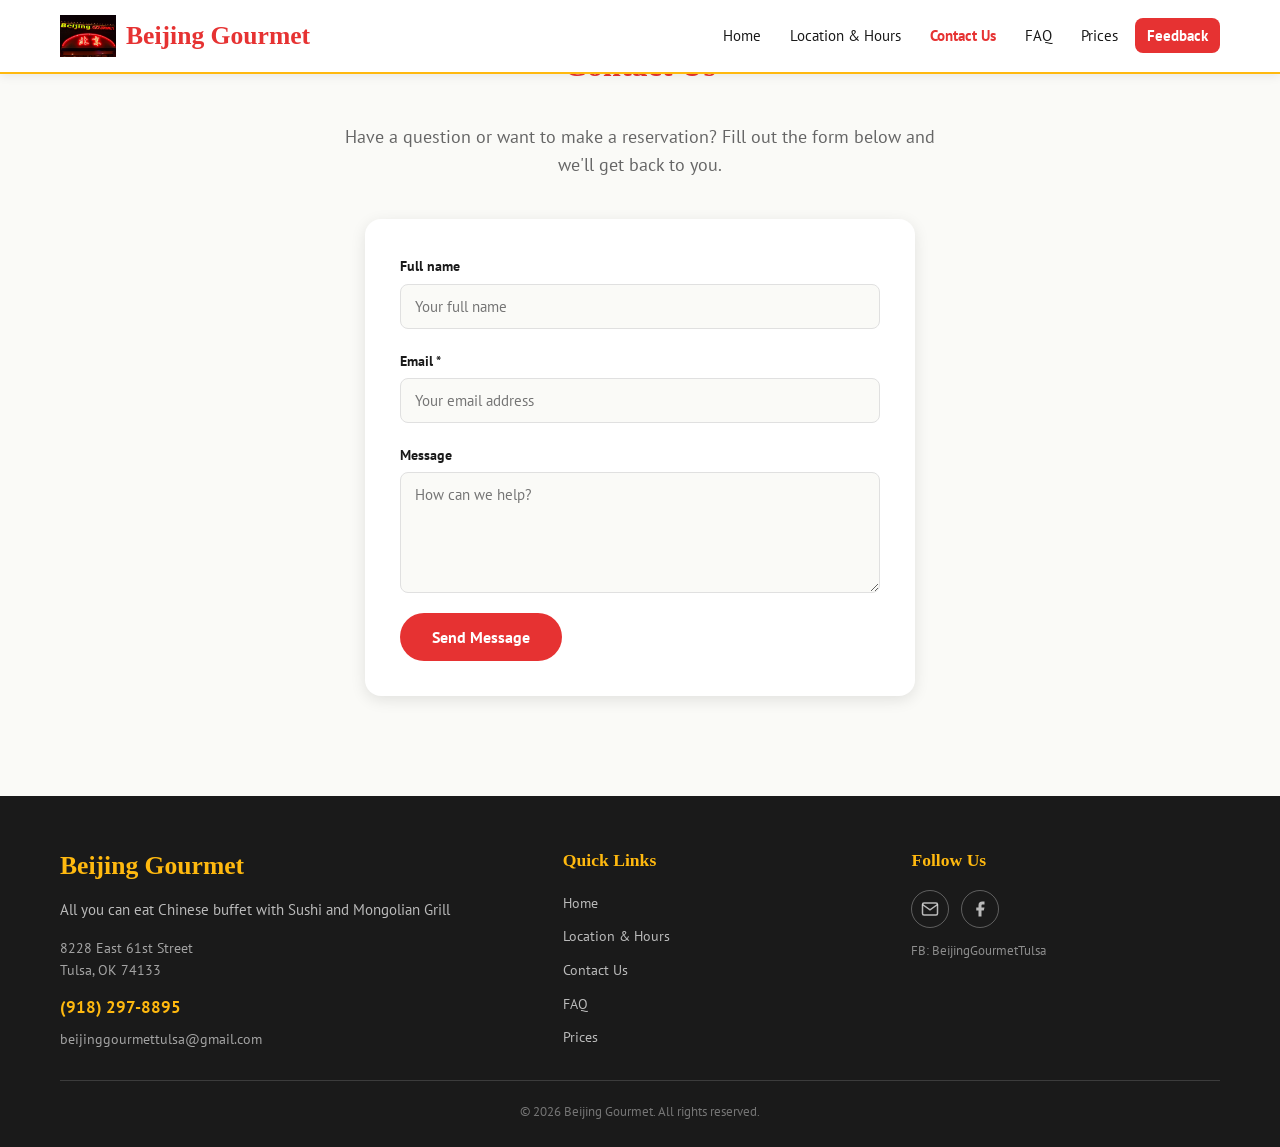
==== contact.html @ 2fbd306d "Fix broken map: replace dummy Google Maps API key with key-free embed The Maps JS API script on ever" ====
<!DOCTYPE html>
<html lang="en">
<head>
  <meta charset="UTF-8">
  <meta name="viewport" content="width=device-width, initial-scale=1.0">
  <title>Contact Us — Beijing Gourmet</title>
  <meta name="theme-color" content="#ffb90f">
  <link rel="icon" type="image/png" href="favicon.png">
  <link rel="preconnect" href="https://fonts.googleapis.com">
  <link rel="preconnect" href="https://fonts.gstatic.com" crossorigin>
  <link href="https://fonts.googleapis.com/css2?family=Karla:wght@400;500;600;700&family=PT+Sans:wght@400;700&family=Bookman+Old+Style&family=IBM+Plex+Sans:wght@700&family=Vesper+Libre&display=swap" rel="stylesheet">
  <link rel="stylesheet" href="style.css">
</head>
<body>

  <nav class="navbar">
    <div class="nav-container">
      <a href="index.html" class="logo">
        <img src="logo.png" alt="Beijing Gourmet" class="logo-img">
        Beijing Gourmet
      </a>
      <button class="nav-toggle" aria-label="Toggle navigation">
        <span></span><span></span><span></span>
      </button>
      <ul class="nav-links">
        <li><a href="index.html">Home</a></li>
        <li><a href="location.html">Location &amp; Hours</a></li>
        <li><a href="contact.html" class="active">Contact Us</a></li>
        <li><a href="faq.html">FAQ</a></li>
        <li><a href="prices.html">Prices</a></li>
        <li><a href="https://beijinggourmet.aidaform.com/free-customer-feedback-survey" target="_blank" rel="noopener" class="nav-feedback">Feedback</a></li>
      </ul>
    </div>
  </nav>

  <main class="page-contact">
    <div class="container">
      <h2 class="page-title">Contact Us</h2>
      <p class="contact-intro">Have a question or want to make a reservation? Fill out the form below and we'll get back to you.</p>

      <div class="contact-form-wrap">
        <form class="contact-form" action="#" method="POST">
          <div class="form-group">
            <label for="contact-name">Full name</label>
            <input type="text" id="contact-name" name="name" placeholder="Your full name">
          </div>
          <div class="form-group">
            <label for="contact-email">Email *</label>
            <input type="email" id="contact-email" name="email" placeholder="Your email address" required>
          </div>
          <div class="form-group">
            <label for="contact-message">Message</label>
            <textarea id="contact-message" name="message" rows="5" placeholder="How can we help?"></textarea>
          </div>
          <button type="submit" class="btn-submit">Send Message</button>
        </form>
      </div>
    </div>
  </main>

  <footer class="footer">
    <div class="container">
      <div class="footer-content">
        <div class="footer-brand">
          <a href="index.html" class="footer-logo">Beijing Gourmet</a>
          <p class="footer-tagline">All you can eat Chinese buffet with Sushi and Mongolian Grill</p>
          <p class="footer-address">8228 East 61st Street<br>Tulsa, OK 74133</p>
          <a href="tel:9182978895" class="footer-phone">(918) 297-8895</a>
          <a href="mailto:beijinggourmettulsa@gmail.com" class="footer-email">beijinggourmettulsa@gmail.com</a>
        </div>
        <div class="footer-links">
          <h4 class="footer-links-title">Quick Links</h4>
          <ul>
            <li><a href="index.html">Home</a></li>
            <li><a href="location.html">Location &amp; Hours</a></li>
            <li><a href="contact.html">Contact Us</a></li>
            <li><a href="faq.html">FAQ</a></li>
            <li><a href="prices.html">Prices</a></li>
          </ul>
        </div>
        <div class="footer-social">
          <h4 class="footer-social-title">Follow Us</h4>
          <div class="social-links">
            <a href="mailto:beijinggourmettulsa@gmail.com" class="social-link social-email" aria-label="Email">
              <svg viewBox="0 0 24 24" fill="none" stroke="currentColor" stroke-width="2"><path d="M4 4h16c1.1 0 2 .9 2 2v12c0 1.1-.9 2-2 2H4c-1.1 0-2-.9-2-2V6c0-1.1.9-2 2-2z"/><polyline points="22,6 12,13 2,6"/></svg>
            </a>
            <a href="https://www.facebook.com/BeijingGourmetTulsa" target="_blank" rel="noopener" class="social-link social-facebook" aria-label="Facebook">
              <svg viewBox="0 0 24 24" fill="currentColor"><path d="M18 2h-3a5 5 0 0 0-5 5v3H7v4h3v8h4v-8h3l1-4h-4V7a1 1 0 0 1 1-1h3z"/></svg>
            </a>
          </div>
          <p class="footer-social-note">FB: BeijingGourmetTulsa</p>
        </div>
      </div>
      <div class="footer-bottom">
        <p>&copy; 2026 Beijing Gourmet. All rights reserved.</p>
      </div>
    </div>
  </footer>

  <script src="script.js"></script>
</body>
</html>
---- style.css ----
/* ============================================
   Beijing Gourmet — Stylesheet
   Color palette from Square site:
   Primary: #ffb90f (gold)
   Secondary: #e63232 (red)
   Background: light #f5f5f0 / white
   ============================================ */

:root {
  --primary: #ffb90f;
  --primary-dark: #cc8f00;
  --secondary: #e63232;
  --secondary-dark: #b82626;
  --bg: #fafaf7;
  --bg-alt: #f5f5f0;
  --white: #ffffff;
  --text: #1a1a1a;
  --text-muted: #666666;
  --text-light: #888888;
  --border: #e0e0e0;
  --shadow: rgba(0,0,0,0.1);
  --shadow-lg: rgba(0,0,0,0.15);

  --font-body: 'PT Sans', 'Karla', sans-serif;
  --font-heading: 'Bookman Old Style', Georgia, serif;

  --max-width: 1200px;
  --radius: 8px;
  --radius-lg: 16px;
}

*, *::before, *::after {
  margin: 0;
  padding: 0;
  box-sizing: border-box;
}

html {
  scroll-behavior: smooth;
}

body {
  font-family: var(--font-body);
  background: var(--bg);
  color: var(--text);
  line-height: 1.6;
  -webkit-font-smoothing: antialiased;
}

a {
  color: inherit;
  text-decoration: none;
}

img {
  max-width: 100%;
  display: block;
}

.container {
  width: 100%;
  max-width: var(--max-width);
  margin: 0 auto;
  padding: 0 20px;
}

/* ============================================
   Navigation
   ============================================ */

.navbar {
  position: fixed;
  top: 0;
  left: 0;
  width: 100%;
  background: var(--white);
  border-bottom: 2px solid var(--primary);
  z-index: 1000;
  box-shadow: 0 2px 10px var(--shadow);
}

.nav-container {
  max-width: var(--max-width);
  margin: 0 auto;
  padding: 0 20px;
  height: 72px;
  display: flex;
  align-items: center;
  justify-content: space-between;
}

.logo {
  display: flex;
  align-items: center;
  gap: 10px;
  font-family: var(--font-heading);
  font-size: 1.6rem;
  color: var(--secondary);
  font-weight: 700;
  transition: opacity 0.3s;
}

.logo:hover {
  opacity: 0.8;
}

.logo-img {
  height: 42px;
  width: auto;
}

.nav-links {
  display: flex;
  list-style: none;
  gap: 5px;
  align-items: center;
}

.nav-links a {
  font-size: 0.95rem;
  font-weight: 500;
  color: var(--text);
  padding: 8px 12px;
  border-radius: var(--radius);
  transition: all 0.3s;
}

.nav-links a:hover {
  background: var(--bg-alt);
  color: var(--secondary);
}

.nav-links a.active {
  color: var(--secondary);
  font-weight: 600;
}

.nav-feedback {
  background: var(--secondary) !important;
  color: var(--white) !important;
  font-weight: 600 !important;
}

.nav-feedback:hover {
  background: var(--secondary-dark) !important;
  color: var(--white) !important;
}

.nav-toggle {
  display: none;
  flex-direction: column;
  gap: 5px;
  background: none;
  border: none;
  cursor: pointer;
  padding: 5px;
}

.nav-toggle span {
  display: block;
  width: 26px;
  height: 3px;
  background: var(--text);
  border-radius: 2px;
  transition: 0.3s;
}

/* ============================================
   Hero Section
   ============================================ */

.page-home {
  padding-top: 72px;
}

.hero {
  position: relative;
  min-height: 85vh;
  display: flex;
  align-items: center;
  justify-content: center;
  overflow: hidden;
  background: var(--text);
}

.hero-bg {
  position: absolute;
  inset: 0;
}

.hero-img {
  width: 100%;
  height: 100%;
  object-fit: cover;
  opacity: 0.55;
}

.hero-overlay {
  position: absolute;
  inset: 0;
  background: linear-gradient(
    180deg,
    rgba(0,0,0,0.4) 0%,
    rgba(0,0,0,0.6) 50%,
    rgba(0,0,0,0.8) 100%
  );
}

.hero-content {
  position: relative;
  z-index: 1;
  text-align: center;
  padding: 40px 20px;
  max-width: 800px;
  animation: fadeIn 1s ease-out;
}

.hero-title {
  font-family: var(--font-heading);
  font-size: clamp(2rem, 5vw, 3.2rem);
  color: var(--white);
  line-height: 1.25;
  margin-bottom: 24px;
  font-weight: 700;
}

.hero-title span {
  color: var(--primary);
  font-weight: 700;
}

.hero-text {
  font-size: 1.1rem;
  color: rgba(255,255,255,0.9);
  margin-bottom: 32px;
  line-height: 1.6;
  max-width: 600px;
  margin-left: auto;
  margin-right: auto;
}

.btn-hero {
  display: inline-block;
  padding: 16px 40px;
  background: var(--secondary);
  color: var(--white);
  font-family: var(--font-body);
  font-size: 1.05rem;
  font-weight: 600;
  border-radius: 50px;
  transition: all 0.3s;
  box-shadow: 0 4px 20px rgba(230,50,50,0.4);
}

.btn-hero:hover {
  background: var(--secondary-dark);
  transform: translateY(-2px);
  box-shadow: 0 6px 25px rgba(230,50,50,0.5);
}

/* ============================================
   Sections (shared)
   ============================================ */

.section-title {
  font-family: var(--font-heading);
  font-size: 2rem;
  color: var(--secondary);
  text-align: center;
  margin-bottom: 40px;
  font-weight: 700;
}

.page-title {
  font-family: var(--font-heading);
  font-size: 2rem;
  color: var(--secondary);
  text-align: center;
  margin-bottom: 32px;
  font-weight: 700;
}

/* ============================================
   Photo Gallery Carousel — Spacious & Premium
   ============================================ */

.gallery-section {
  padding: 80px 0;
  background: var(--bg-alt);
}

.gallery-carousel {
  position: relative;
  max-width: 1100px;
  margin: 0 auto;
  border-radius: var(--radius-lg);
  overflow: hidden;
  background: var(--text);
  box-shadow: 0 8px 30px var(--shadow-lg);
}

.gallery-viewport {
  overflow: hidden;
  position: relative;
}

.gallery-track {
  display: flex;
  transition: transform 0.55s cubic-bezier(0.22, 0.61, 0.36, 1);
  will-change: transform;
}

.gallery-slide {
  flex: 0 0 100%;
  position: relative;
  background: var(--text);
}

.slide-inner {
  aspect-ratio: 16 / 10;
  overflow: hidden;
  position: relative;
}

.slide-inner img {
  width: 100%;
  height: 100%;
  object-fit: cover;
  display: block;
  transition: transform 0.7s ease;
}

.gallery-carousel:hover .slide-inner img {
  transform: scale(1.04);
}

/* Caption overlay */
.slide-caption {
  position: absolute;
  bottom: 0;
  left: 0;
  right: 0;
  padding: 28px 28px 24px;
  background: linear-gradient(
    180deg,
    rgba(0,0,0,0) 0%,
    rgba(0,0,0,0.25) 40%,
    rgba(0,0,0,0.75) 100%
  );
  color: var(--white);
  pointer-events: none;
}

.caption-label {
  display: inline-block;
  font-size: 0.75rem;
  font-weight: 600;
  letter-spacing: 2px;
  text-transform: uppercase;
  color: var(--primary);
  margin-bottom: 6px;
  background: rgba(0,0,0,0.4);
  padding: 4px 10px;
  border-radius: 4px;
}

.caption-text {
  font-size: 1.05rem;
  font-weight: 400;
  color: rgba(255,255,255,0.92);
  line-height: 1.4;
  margin: 0;
  text-shadow: 0 1px 4px rgba(0,0,0,0.4);
}

/* Navigation buttons */
.carousel-btn {
  position: absolute;
  top: 50%;
  transform: translateY(-50%);
  z-index: 10;
  width: 52px;
  height: 52px;
  border-radius: 50%;
  border: 2px solid rgba(255,255,255,0.85);
  background: rgba(0,0,0,0.35);
  backdrop-filter: blur(4px);
  -webkit-backdrop-filter: blur(4px);
  color: var(--white);
  cursor: pointer;
  display: flex;
  align-items: center;
  justify-content: center;
  transition: all 0.3s ease;
  box-shadow: 0 4px 15px rgba(0,0,0,0.3);
}

.carousel-btn:hover {
  background: var(--primary);
  border-color: var(--primary);
  transform: translateY(-50%) scale(1.08);
  box-shadow: 0 6px 20px rgba(255,185,15,0.4);
}

.carousel-btn:active {
  transform: translateY(-50%) scale(0.95);
}

.carousel-btn svg {
  width: 22px;
  height: 22px;
  stroke: currentColor;
}

.carousel-btn-prev {
  left: 18px;
}

.carousel-btn-next {
  right: 18px;
}

/* Autoplay button */
.carousel-autoplay {
  position: absolute;
  top: 18px;
  right: 18px;
  z-index: 10;
  width: 40px;
  height: 40px;
  border-radius: 50%;
  border: 1px solid rgba(255,255,255,0.5);
  background: rgba(0,0,0,0.4);
  backdrop-filter: blur(4px);
  -webkit-backdrop-filter: blur(4px);
  color: var(--white);
  cursor: pointer;
  display: flex;
  align-items: center;
  justify-content: center;
  transition: all 0.3s ease;
}

.carousel-autoplay:hover {
  background: rgba(0,0,0,0.7);
  border-color: rgba(255,255,255,0.8);
}

.carousel-autoplay svg {
  width: 14px;
  height: 14px;
}

.carousel-autoplay.is-paused svg#autoplayIconPlay {
  display: block;
}

.carousel-autoplay.is-paused svg#autoplayIconPause {
  display: none;
}

/* Dot indicators */
.carousel-dots {
  display: flex;
  justify-content: center;
  gap: 10px;
  padding: 0 0 24px 0;
  background: transparent;
}

.carousel-dot {
  width: 8px;
  height: 8px;
  border-radius: 50%;
  border: none;
  background: rgba(255,255,255,0.3);
  cursor: pointer;
  transition: all 0.3s ease;
  padding: 0;
}

.carousel-dot:hover {
  background: rgba(255,255,255,0.6);
}

.carousel-dot.active {
  background: var(--primary);
  width: 28px;
  border-radius: 4px;
}

/* Hint text */
.gallery-hint {
  text-align: center;
  margin-top: 6px;
  font-size: 0.75rem;
  color: var(--text-light);
  letter-spacing: 0.5px;
}

/* ============================================
   Testimonials
   ============================================ */

.testimonials-section {
  padding: 60px 0;
  background: var(--white);
}

.testimonials-grid {
  display: grid;
  grid-template-columns: 1fr 1fr;
  gap: 30px;
  max-width: 900px;
  margin: 0 auto;
}

.testimonial-card {
  background: var(--bg-alt);
  padding: 30px;
  border-radius: var(--radius-lg);
  border-left: 4px solid var(--primary);
}

.testimonial-text {
  font-size: 0.98rem;
  color: var(--text-muted);
  line-height: 1.6;
  font-style: italic;
  margin-bottom: 16px;
}

.testimonial-author {
  font-size: 0.88rem;
  color: var(--secondary);
  font-weight: 600;
}

/* ============================================
   Location Page
   ============================================ */

.page-location {
  padding: 40px 0 60px;
  background: var(--bg);
}

.location-grid {
  display: grid;
  grid-template-columns: 1fr 1fr;
  gap: 40px;
  align-items: start;
}

.location-map-wrap {
  position: sticky;
  top: 90px;
}

.map-container {
  width: 100%;
  height: 400px;
  border-radius: var(--radius-lg);
  overflow: hidden;
  box-shadow: 0 4px 15px var(--shadow);
  background: var(--border);
}

.map-note {
  text-align: center;
  margin-top: 8px;
  font-size: 0.85rem;
  color: var(--text-muted);
}

.location-details {
  background: var(--white);
  padding: 30px;
  border-radius: var(--radius-lg);
  box-shadow: 0 4px 15px var(--shadow);
}

.hours-heading,
.contact-heading {
  font-family: var(--font-heading);
  font-size: 1.3rem;
  color: var(--secondary);
  margin-bottom: 20px;
  font-weight: 700;
}

.hours-list {
  display: grid;
  grid-template-columns: auto 1fr;
  gap: 8px 16px;
  margin-bottom: 20px;
}

.hours-row {
  display: contents;
}

.hours-list dt {
  font-weight: 600;
  color: var(--text);
  padding-top: 4px;
}

.hours-list dd {
  color: var(--text-muted);
  padding-top: 4px;
}

.hours-note {
  font-size: 0.88rem;
  color: var(--text-muted);
  margin-bottom: 12px;
  line-height: 1.5;
}

.contact-info-block {
  margin-top: 24px;
  padding-top: 24px;
  border-top: 1px solid var(--border);
}

.contact-address {
  font-size: 0.95rem;
  color: var(--text);
  margin-bottom: 12px;
}

.contact-phone {
  display: block;
  font-size: 1.1rem;
  font-weight: 600;
  color: var(--secondary);
  margin-bottom: 6px;
  transition: color 0.3s;
}

.contact-phone:hover {
  color: var(--secondary-dark);
}

.contact-email {
  display: block;
  font-size: 0.95rem;
  color: var(--text-muted);
  margin-bottom: 20px;
  transition: color 0.3s;
}

.contact-email:hover {
  color: var(--secondary);
}

.btn-location {
  display: inline-block;
  padding: 14px 32px;
  background: var(--secondary);
  color: var(--white);
  font-family: var(--font-body);
  font-size: 1rem;
  font-weight: 600;
  border-radius: 50px;
  transition: all 0.3s;
}

.btn-location:hover {
  background: var(--secondary-dark);
  color: var(--white);
}

/* ============================================
   Contact Page
   ============================================ */

.page-contact {
  padding: 40px 0 60px;
  background: var(--bg);
}

.contact-intro {
  text-align: center;
  font-size: 1.1rem;
  color: var(--text-muted);
  margin-bottom: 40px;
  max-width: 600px;
  margin-left: auto;
  margin-right: auto;
}

.contact-form-wrap {
  max-width: 550px;
  margin: 0 auto;
  background: var(--white);
  padding: 35px;
  border-radius: var(--radius-lg);
  box-shadow: 0 4px 15px var(--shadow);
}

.contact-form {
  display: flex;
  flex-direction: column;
  gap: 20px;
}

.form-group {
  display: flex;
  flex-direction: column;
  gap: 6px;
}

.form-group label {
  font-weight: 600;
  font-size: 0.9rem;
  color: var(--text);
}

.form-group input,
.form-group textarea {
  padding: 12px 14px;
  font-family: var(--font-body);
  font-size: 0.95rem;
  border: 1px solid var(--border);
  border-radius: var(--radius);
  background: var(--bg);
  color: var(--text);
  transition: border-color 0.3s;
  outline: none;
  width: 100%;
}

.form-group input:focus,
.form-group textarea:focus {
  border-color: var(--primary);
}

.form-group textarea {
  resize: vertical;
  min-height: 120px;
}

.btn-submit {
  padding: 14px 32px;
  background: var(--secondary);
  color: var(--white);
  font-family: var(--font-body);
  font-size: 1rem;
  font-weight: 600;
  border: none;
  border-radius: 50px;
  cursor: pointer;
  transition: all 0.3s;
  align-self: flex-start;
}

.btn-submit:hover {
  background: var(--secondary-dark);
}

/* ============================================
   FAQ Page
   ============================================ */

.page-faq {
  padding: 40px 0 60px;
  background: var(--bg);
}

.faq-grid {
  display: grid;
  grid-template-columns: 1fr 1fr;
  gap: 24px;
  max-width: 1000px;
  margin: 0 auto;
}

.faq-item {
  background: var(--white);
  padding: 24px 28px;
  border-radius: var(--radius-lg);
  box-shadow: 0 2px 10px var(--shadow);
  border-top: 3px solid var(--primary);
}

.faq-question {
  font-family: var(--font-heading);
  font-size: 1.15rem;
  color: var(--secondary);
  margin-bottom: 12px;
  font-weight: 700;
}

.faq-answer {
  font-size: 0.93rem;
  color: var(--text-muted);
  line-height: 1.6;
}

.faq-answer strong {
  color: var(--text);
}

.faq-note {
  margin-top: 12px;
  font-size: 0.85rem;
  color: var(--secondary);
  font-style: italic;
}

/* ============================================
   Prices Page
   ============================================ */

.page-prices {
  padding: 40px 0 60px;
  background: var(--bg);
}

.prices-grid {
  display: grid;
  grid-template-columns: repeat(2, 1fr);
  gap: 24px;
  max-width: 900px;
  margin: 0 auto;
}

.price-block {
  background: var(--white);
  padding: 28px 30px;
  border-radius: var(--radius-lg);
  box-shadow: 0 2px 10px var(--shadow);
  border-top: 3px solid var(--primary);
}

.price-heading {
  font-family: var(--font-heading);
  font-size: 1.2rem;
  color: var(--secondary);
  margin-bottom: 20px;
  font-weight: 700;
}

.price-table {
  display: flex;
  flex-direction: column;
  gap: 10px;
}

.price-row {
  display: flex;
  justify-content: space-between;
  align-items: baseline;
  padding-bottom: 8px;
  border-bottom: 1px dotted var(--border);
}

.price-row-accent {
  border-bottom: none;
  margin-top: 4px;
  padding-top: 12px;
  background: var(--bg-alt);
  border-radius: var(--radius);
  padding: 12px 14px;
}

.price-row-soft {
  font-size: 0.82rem;
  color: var(--text-muted);
  padding-bottom: 8px;
  border-bottom: 1px dotted var(--border);
  flex-direction: column;
  align-items: flex-start;
  gap: 4px;
}

.price-label {
  font-weight: 600;
  font-size: 0.95rem;
  color: var(--text);
}

.price-value {
  font-weight: 700;
  font-size: 1rem;
  color: var(--secondary);
}

.price-note {
  max-width: 900px;
  margin: 30px auto 0;
  text-align: center;
}

.price-note p {
  font-size: 0.95rem;
  color: var(--text);
  margin-bottom: 8px;
}

.price-note em {
  color: var(--secondary);
  font-size: 0.9rem;
}

/* ============================================
   Footer
   ============================================ */

.footer {
  background: var(--text);
  color: var(--white);
  padding: 50px 0 25px;
  margin-top: 40px;
}

.footer-content {
  display: grid;
  grid-template-columns: 1.5fr 1fr 1fr;
  gap: 40px;
  margin-bottom: 30px;
}

.footer-brand .footer-logo {
  font-family: var(--font-heading);
  font-size: 1.6rem;
  color: var(--primary);
  font-weight: 700;
  display: block;
  margin-bottom: 12px;
  transition: opacity 0.3s;
}

.footer-brand .footer-logo:hover {
  opacity: 0.8;
}

.footer-tagline {
  font-size: 0.92rem;
  color: rgba(255,255,255,0.7);
  margin-bottom: 16px;
  line-height: 1.5;
}

.footer-address {
  font-size: 0.88rem;
  color: rgba(255,255,255,0.6);
  margin-bottom: 12px;
  line-height: 1.6;
}

.footer-phone {
  display: block;
  font-size: 1.05rem;
  color: var(--primary);
  font-weight: 600;
  margin-bottom: 6px;
  transition: opacity 0.3s;
}

.footer-phone:hover {
  opacity: 0.8;
}

.footer-email {
  display: block;
  font-size: 0.9rem;
  color: rgba(255,255,255,0.6);
  transition: color 0.3s;
}

.footer-email:hover {
  color: var(--primary);
}

.footer-links, .footer-social {
  display: flex;
  flex-direction: column;
}

.footer-links-title, .footer-social-title {
  font-family: var(--font-heading);
  font-size: 1.1rem;
  color: var(--primary);
  margin-bottom: 16px;
  font-weight: 700;
}

.footer-links ul {
  list-style: none;
  display: flex;
  flex-direction: column;
  gap: 8px;
}

.footer-links a {
  font-size: 0.9rem;
  color: rgba(255,255,255,0.7);
  transition: color 0.3s;
}

.footer-links a:hover {
  color: var(--primary);
}

.social-links {
  display: flex;
  gap: 12px;
}

.social-link {
  width: 38px;
  height: 38px;
  display: flex;
  align-items: center;
  justify-content: center;
  border: 1px solid rgba(255,255,255,0.3);
  border-radius: 50%;
  color: rgba(255,255,255,0.7);
  transition: all 0.3s;
}

.social-link svg {
  width: 18px;
  height: 18px;
}

.social-link:hover {
  border-color: var(--primary);
  color: var(--primary);
  transform: translateY(-2px);
}

.footer-social-note {
  font-size: 0.82rem;
  color: rgba(255,255,255,0.5);
  margin-top: 12px;
}

.footer-bottom {
  border-top: 1px solid rgba(255,255,255,0.15);
  padding-top: 20px;
  text-align: center;
  font-size: 0.82rem;
  color: rgba(255,255,255,0.4);
}

/* ============================================
   Animations
   ============================================ */

@keyframes fadeIn {
  from { opacity: 0; transform: translateY(20px); }
  to { opacity: 1; transform: translateY(0); }
}

/* ============================================
   Responsive
   ============================================ */

@media (max-width: 900px) {
  .testimonials-grid {
    grid-template-columns: 1fr;
  }

  .location-grid {
    grid-template-columns: 1fr;
  }

  .location-map-wrap {
    position: static;
  }

  .faq-grid {
    grid-template-columns: 1fr;
  }

  .prices-grid {
    grid-template-columns: 1fr;
  }

  .footer-content {
    grid-template-columns: 1fr;
    gap: 25px;
  }
}

@media (max-width: 768px) {
  .nav-links {
    display: none;
    position: absolute;
    top: 72px;
    left: 0;
    width: 100%;
    background: var(--white);
    flex-direction: column;
    padding: 15px 20px;
    gap: 0;
    border-bottom: 2px solid var(--primary);
    box-shadow: 0 4px 15px var(--shadow);
  }

  .nav-links.open {
    display: flex;
  }

  .nav-links li {
    width: 100%;
  }

  .nav-links a {
    display: block;
    padding: 12px 15px;
    border-radius: 0;
    font-size: 1rem;
  }

  .nav-feedback {
    text-align: center;
    margin-top: 10px;
    padding: 12px;
  }

  .nav-toggle {
    display: flex;
  }

  .hero {
    min-height: 70vh;
  }

  .hero-title {
    font-size: clamp(1.6rem, 8vw, 2.2rem);
  }

  .hero-text {
    font-size: 1rem;
  }

  .gallery-section {
    padding: 40px 0;
  }

  .gallery-carousel {
    border-radius: var(--radius);
    box-shadow: 0 4px 15px var(--shadow);
  }

  .carousel-btn {
    width: 42px;
    height: 42px;
  }

  .carousel-btn svg {
    width: 18px;
    height: 18px;
  }

  .carousel-btn-prev {
    left: 10px;
  }

  .carousel-btn-next {
    right: 10px;
  }

  .carousel-autoplay {
    top: 10px;
    right: 10px;
    width: 34px;
    height: 34px;
  }

  .carousel-autoplay svg {
    width: 12px;
    height: 12px;
  }

  .slide-caption {
    padding: 16px 16px 14px;
  }

  .caption-label {
    font-size: 0.65rem;
    padding: 3px 8px;
  }

  .caption-text {
    font-size: 0.9rem;
  }

  .carousel-dots {
    padding: 0 0 16px 0;
    gap: 8px;
  }
}

@media (max-width: 480px) {
  .container {
    padding: 0 15px;
  }

  .carousel-btn {
    width: 36px;
    height: 36px;
  }

  .carousel-btn svg {
    width: 15px;
    height: 15px;
  }

  .carousel-btn-prev {
    left: 6px;
  }

  .carousel-btn-next {
    right: 6px;
  }

  .carousel-autoplay {
    width: 30px;
    height: 30px;
    top: 8px;
    right: 8px;
  }
}

@media (prefers-reduced-motion: reduce) {
  .gallery-track {
    transition: none;
  }
  .slide-inner img {
    transition: none;
  }
}
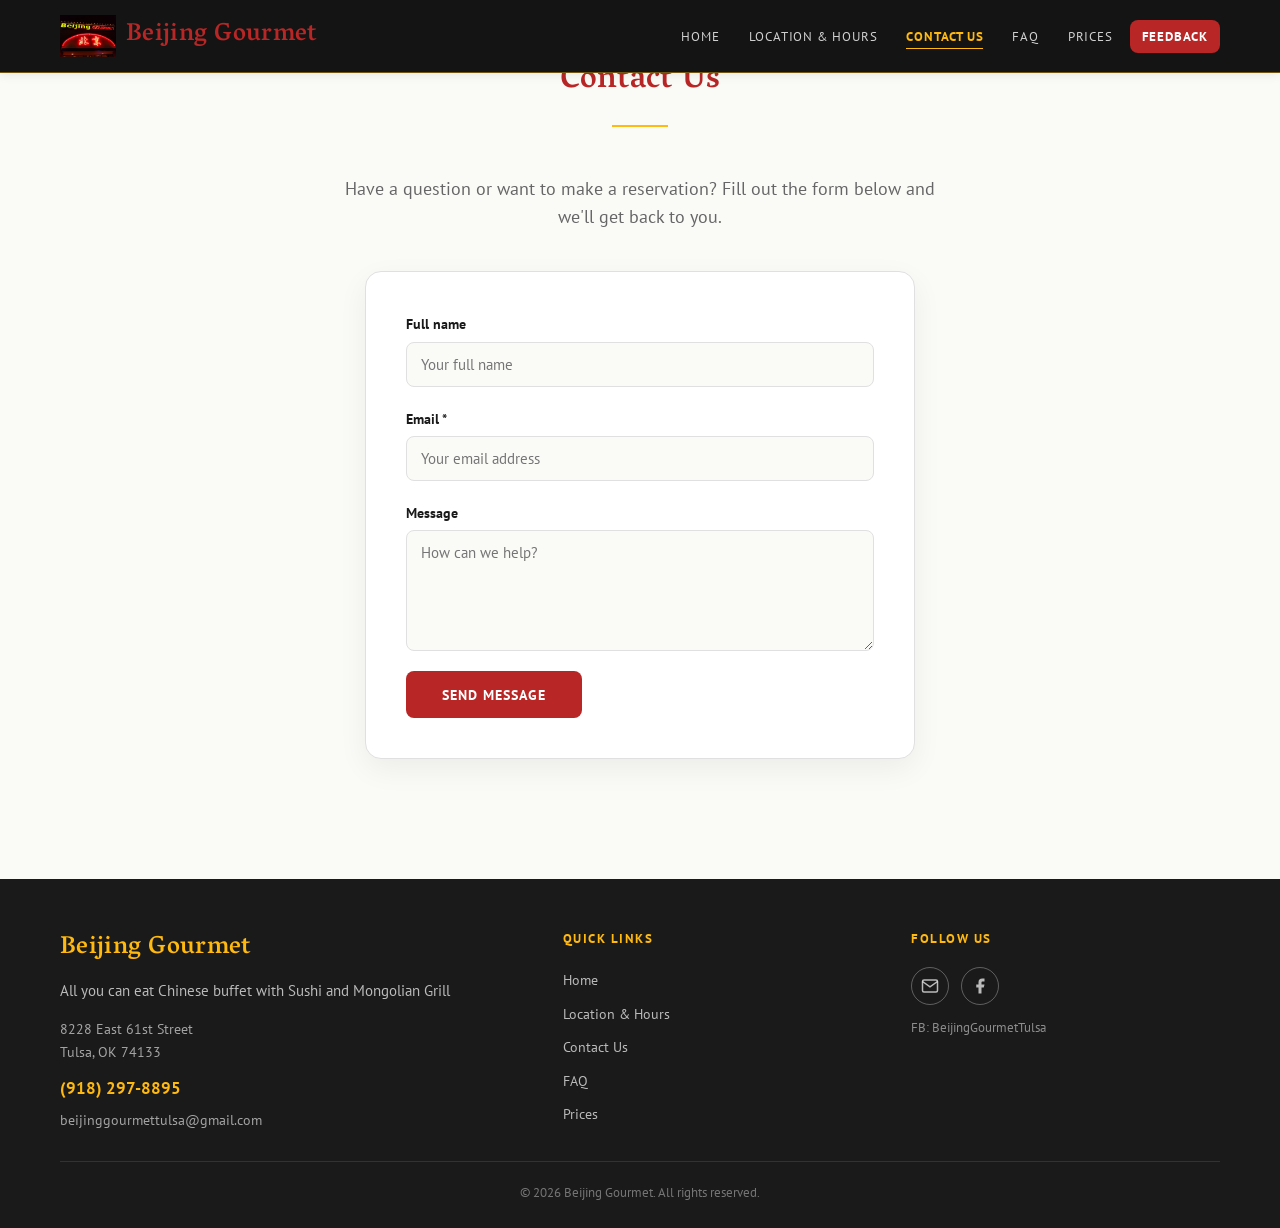
==== commit 1892394e: "Elegant redesign pass: refined typography, muted accent colors, thin gold details Swap the unused Bo" ====
--- a/contact.html
+++ b/contact.html
@@ -8,7 +8,7 @@
   <link rel="icon" type="image/png" href="favicon.png">
   <link rel="preconnect" href="https://fonts.googleapis.com">
   <link rel="preconnect" href="https://fonts.gstatic.com" crossorigin>
-  <link href="https://fonts.googleapis.com/css2?family=Karla:wght@400;500;600;700&family=PT+Sans:wght@400;700&family=Bookman+Old+Style&family=IBM+Plex+Sans:wght@700&family=Vesper+Libre&display=swap" rel="stylesheet">
+  <link href="https://fonts.googleapis.com/css2?family=PT+Sans:wght@400;700&family=Vesper+Libre:wght@400;500&display=swap" rel="stylesheet">
   <link rel="stylesheet" href="style.css">
 </head>
 <body>
--- a/style.css
+++ b/style.css
@@ -21,8 +21,8 @@
   --shadow: rgba(0,0,0,0.1);
   --shadow-lg: rgba(0,0,0,0.15);
 
-  --font-body: 'PT Sans', 'Karla', sans-serif;
-  --font-heading: 'Bookman Old Style', Georgia, serif;
+  --font-body: 'PT Sans', sans-serif;
+  --font-heading: 'Vesper Libre', Georgia, serif;
 
   --max-width: 1200px;
   --radius: 8px;
@@ -73,8 +73,8 @@
   top: 0;
   left: 0;
   width: 100%;
-  background: var(--white);
-  border-bottom: 2px solid var(--primary);
+  background: #141414;
+  border-bottom: 1px solid rgba(255,185,15,0.4);
   z-index: 1000;
   box-shadow: 0 2px 10px var(--shadow);
 }
@@ -94,9 +94,10 @@
   align-items: center;
   gap: 10px;
   font-family: var(--font-heading);
-  font-size: 1.6rem;
-  color: var(--secondary);
-  font-weight: 700;
+  font-size: 1.55rem;
+  letter-spacing: 0.3px;
+  color: var(--secondary-dark);
+  font-weight: 500;
   transition: opacity 0.3s;
 }
 
@@ -117,32 +118,59 @@
 }
 
 .nav-links a {
-  font-size: 0.95rem;
+  position: relative;
+  font-size: 0.8rem;
   font-weight: 500;
-  color: var(--text);
+  letter-spacing: 0.8px;
+  text-transform: uppercase;
+  color: rgba(255,255,255,0.8);
   padding: 8px 12px;
   border-radius: var(--radius);
-  transition: all 0.3s;
+  transition: color 0.3s;
+}
+
+.nav-links a::after {
+  content: '';
+  position: absolute;
+  left: 12px;
+  right: 12px;
+  bottom: 4px;
+  height: 1px;
+  background: var(--primary);
+  transform: scaleX(0);
+  transform-origin: center;
+  transition: transform 0.3s ease;
 }
 
 .nav-links a:hover {
-  background: var(--bg-alt);
-  color: var(--secondary);
+  color: var(--primary);
+}
+
+.nav-links a:hover::after {
+  transform: scaleX(1);
 }
 
 .nav-links a.active {
-  color: var(--secondary);
+  color: var(--primary);
   font-weight: 600;
 }
 
+.nav-links a.active::after {
+  transform: scaleX(1);
+}
+
 .nav-feedback {
-  background: var(--secondary) !important;
+  background: var(--secondary-dark) !important;
   color: var(--white) !important;
   font-weight: 600 !important;
 }
 
+.nav-feedback::after {
+  content: none;
+}
+
 .nav-feedback:hover {
-  background: var(--secondary-dark) !important;
+  background: #96201f !important;
   color: var(--white) !important;
 }
 
@@ -160,7 +188,7 @@
   display: block;
   width: 26px;
   height: 3px;
-  background: var(--text);
+  background: var(--white);
   border-radius: 2px;
   transition: 0.3s;
 }
@@ -192,92 +220,103 @@
   width: 100%;
   height: 100%;
   object-fit: cover;
-  opacity: 0.55;
 }
 
 .hero-overlay {
   position: absolute;
   inset: 0;
-  background: linear-gradient(
-    180deg,
-    rgba(0,0,0,0.4) 0%,
-    rgba(0,0,0,0.6) 50%,
-    rgba(0,0,0,0.8) 100%
-  );
+  background: rgba(0,0,0,0.15);
 }
 
 .hero-content {
   position: relative;
   z-index: 1;
   text-align: center;
-  padding: 40px 20px;
-  max-width: 800px;
+  width: calc(100% - 40px);
+  max-width: 620px;
+  margin: 0 20px;
+  padding: 52px 40px;
+  background: var(--bg-alt);
+  border: 1px solid rgba(255,185,15,0.25);
+  border-radius: 20px;
+  box-shadow: 0 20px 50px rgba(0,0,0,0.25);
   animation: fadeIn 1s ease-out;
 }
 
 .hero-title {
   font-family: var(--font-heading);
-  font-size: clamp(2rem, 5vw, 3.2rem);
-  color: var(--white);
-  line-height: 1.25;
-  margin-bottom: 24px;
-  font-weight: 700;
-}
-
-.hero-title span {
-  color: var(--primary);
-  font-weight: 700;
+  font-size: clamp(1.6rem, 4.5vw, 2.4rem);
+  color: var(--secondary-dark);
+  line-height: 1.35;
+  letter-spacing: 0.2px;
+  margin-bottom: 28px;
+  font-weight: 500;
+}
+
+.hero-title::before {
+  content: '';
+  display: block;
+  width: 48px;
+  height: 2px;
+  background: var(--primary);
+  margin: 0 auto 22px;
 }
 
 .hero-text {
-  font-size: 1.1rem;
-  color: rgba(255,255,255,0.9);
-  margin-bottom: 32px;
-  line-height: 1.6;
-  max-width: 600px;
-  margin-left: auto;
-  margin-right: auto;
+  font-size: 1.02rem;
+  color: var(--text-muted);
+  margin-bottom: 34px;
+  line-height: 1.7;
 }
 
 .btn-hero {
   display: inline-block;
-  padding: 16px 40px;
-  background: var(--secondary);
+  padding: 15px 44px;
+  background: var(--secondary-dark);
   color: var(--white);
   font-family: var(--font-body);
-  font-size: 1.05rem;
+  font-size: 0.9rem;
   font-weight: 600;
-  border-radius: 50px;
+  letter-spacing: 1px;
+  text-transform: uppercase;
+  border-radius: var(--radius);
   transition: all 0.3s;
-  box-shadow: 0 4px 20px rgba(230,50,50,0.4);
+  box-shadow: 0 10px 25px rgba(184,38,38,0.2);
 }
 
 .btn-hero:hover {
-  background: var(--secondary-dark);
+  background: #96201f;
   transform: translateY(-2px);
-  box-shadow: 0 6px 25px rgba(230,50,50,0.5);
+  box-shadow: 0 14px 30px rgba(184,38,38,0.3);
 }
 
 /* ============================================
    Sections (shared)
    ============================================ */
 
-.section-title {
+.section-title,
+.page-title {
+  position: relative;
   font-family: var(--font-heading);
   font-size: 2rem;
-  color: var(--secondary);
+  font-weight: 500;
+  letter-spacing: 0.3px;
+  color: var(--secondary-dark);
   text-align: center;
-  margin-bottom: 40px;
-  font-weight: 700;
-}
-
-.page-title {
-  font-family: var(--font-heading);
-  font-size: 2rem;
-  color: var(--secondary);
-  text-align: center;
-  margin-bottom: 32px;
-  font-weight: 700;
+  padding-bottom: 20px;
+  margin-bottom: 48px;
+}
+
+.section-title::after,
+.page-title::after {
+  content: '';
+  position: absolute;
+  bottom: 0;
+  left: 50%;
+  transform: translateX(-50%);
+  width: 56px;
+  height: 2px;
+  background: var(--primary);
 }
 
 /* ============================================
@@ -503,7 +542,7 @@
    ============================================ */
 
 .testimonials-section {
-  padding: 60px 0;
+  padding: 80px 0;
   background: var(--white);
 }
 
@@ -516,23 +555,38 @@
 }
 
 .testimonial-card {
+  position: relative;
   background: var(--bg-alt);
-  padding: 30px;
+  padding: 44px 32px 32px;
   border-radius: var(--radius-lg);
-  border-left: 4px solid var(--primary);
+  border: 1px solid var(--border);
+}
+
+.testimonial-card::before {
+  content: '\201C';
+  position: absolute;
+  top: 6px;
+  left: 24px;
+  font-family: var(--font-heading);
+  font-size: 3.6rem;
+  line-height: 1;
+  color: var(--primary);
+  opacity: 0.55;
 }
 
 .testimonial-text {
   font-size: 0.98rem;
   color: var(--text-muted);
-  line-height: 1.6;
+  line-height: 1.7;
   font-style: italic;
-  margin-bottom: 16px;
+  margin-bottom: 18px;
 }
 
 .testimonial-author {
-  font-size: 0.88rem;
-  color: var(--secondary);
+  font-size: 0.8rem;
+  letter-spacing: 0.5px;
+  text-transform: uppercase;
+  color: var(--secondary-dark);
   font-weight: 600;
 }
 
@@ -541,7 +595,7 @@
    ============================================ */
 
 .page-location {
-  padding: 40px 0 60px;
+  padding: 56px 0 80px;
   background: var(--bg);
 }
 
@@ -562,7 +616,8 @@
   height: 400px;
   border-radius: var(--radius-lg);
   overflow: hidden;
-  box-shadow: 0 4px 15px var(--shadow);
+  border: 1px solid var(--border);
+  box-shadow: 0 10px 30px rgba(0,0,0,0.08);
   background: var(--border);
 }
 
@@ -575,18 +630,32 @@
 
 .location-details {
   background: var(--white);
-  padding: 30px;
+  padding: 36px 32px;
   border-radius: var(--radius-lg);
-  box-shadow: 0 4px 15px var(--shadow);
+  border: 1px solid var(--border);
+  box-shadow: 0 10px 30px rgba(0,0,0,0.06);
 }
 
 .hours-heading,
 .contact-heading {
+  position: relative;
   font-family: var(--font-heading);
-  font-size: 1.3rem;
-  color: var(--secondary);
-  margin-bottom: 20px;
-  font-weight: 700;
+  font-size: 1.25rem;
+  font-weight: 500;
+  color: var(--secondary-dark);
+  padding-bottom: 14px;
+  margin-bottom: 22px;
+}
+
+.hours-heading::after,
+.contact-heading::after {
+  content: '';
+  position: absolute;
+  left: 0;
+  bottom: 0;
+  width: 36px;
+  height: 2px;
+  background: var(--primary);
 }
 
 .hours-list {
@@ -634,13 +703,13 @@
   display: block;
   font-size: 1.1rem;
   font-weight: 600;
-  color: var(--secondary);
+  color: var(--secondary-dark);
   margin-bottom: 6px;
   transition: color 0.3s;
 }
 
 .contact-phone:hover {
-  color: var(--secondary-dark);
+  color: var(--secondary);
 }
 
 .contact-email {
@@ -657,19 +726,22 @@
 
 .btn-location {
   display: inline-block;
-  padding: 14px 32px;
-  background: var(--secondary);
+  padding: 14px 36px;
+  background: var(--secondary-dark);
   color: var(--white);
   font-family: var(--font-body);
-  font-size: 1rem;
+  font-size: 0.9rem;
   font-weight: 600;
-  border-radius: 50px;
+  letter-spacing: 1px;
+  text-transform: uppercase;
+  border-radius: var(--radius);
   transition: all 0.3s;
 }
 
 .btn-location:hover {
-  background: var(--secondary-dark);
+  background: #96201f;
   color: var(--white);
+  transform: translateY(-2px);
 }
 
 /* ============================================
@@ -677,7 +749,7 @@
    ============================================ */
 
 .page-contact {
-  padding: 40px 0 60px;
+  padding: 56px 0 80px;
   background: var(--bg);
 }
 
@@ -695,9 +767,10 @@
   max-width: 550px;
   margin: 0 auto;
   background: var(--white);
-  padding: 35px;
+  padding: 40px;
   border-radius: var(--radius-lg);
-  box-shadow: 0 4px 15px var(--shadow);
+  border: 1px solid var(--border);
+  box-shadow: 0 10px 30px rgba(0,0,0,0.06);
 }
 
 .contact-form {
@@ -735,6 +808,7 @@
 .form-group input:focus,
 .form-group textarea:focus {
   border-color: var(--primary);
+  box-shadow: 0 0 0 3px rgba(255,185,15,0.15);
 }
 
 .form-group textarea {
@@ -743,21 +817,24 @@
 }
 
 .btn-submit {
-  padding: 14px 32px;
-  background: var(--secondary);
+  padding: 14px 36px;
+  background: var(--secondary-dark);
   color: var(--white);
   font-family: var(--font-body);
-  font-size: 1rem;
+  font-size: 0.9rem;
   font-weight: 600;
+  letter-spacing: 1px;
+  text-transform: uppercase;
   border: none;
-  border-radius: 50px;
+  border-radius: var(--radius);
   cursor: pointer;
   transition: all 0.3s;
   align-self: flex-start;
 }
 
 .btn-submit:hover {
-  background: var(--secondary-dark);
+  background: #96201f;
+  transform: translateY(-2px);
 }
 
 /* ============================================
@@ -765,7 +842,7 @@
    ============================================ */
 
 .page-faq {
-  padding: 40px 0 60px;
+  padding: 56px 0 80px;
   background: var(--bg);
 }
 
@@ -779,24 +856,42 @@
 
 .faq-item {
   background: var(--white);
-  padding: 24px 28px;
+  padding: 28px 30px;
   border-radius: var(--radius-lg);
-  box-shadow: 0 2px 10px var(--shadow);
-  border-top: 3px solid var(--primary);
+  border: 1px solid var(--border);
+  box-shadow: 0 6px 20px rgba(0,0,0,0.05);
+  transition: box-shadow 0.3s, transform 0.3s;
+}
+
+.faq-item:hover {
+  box-shadow: 0 12px 30px rgba(0,0,0,0.08);
+  transform: translateY(-2px);
 }
 
 .faq-question {
+  position: relative;
   font-family: var(--font-heading);
   font-size: 1.15rem;
-  color: var(--secondary);
-  margin-bottom: 12px;
-  font-weight: 700;
+  font-weight: 500;
+  color: var(--secondary-dark);
+  padding-bottom: 14px;
+  margin-bottom: 16px;
+}
+
+.faq-question::after {
+  content: '';
+  position: absolute;
+  left: 0;
+  bottom: 0;
+  width: 36px;
+  height: 2px;
+  background: var(--primary);
 }
 
 .faq-answer {
   font-size: 0.93rem;
   color: var(--text-muted);
-  line-height: 1.6;
+  line-height: 1.7;
 }
 
 .faq-answer strong {
@@ -806,7 +901,7 @@
 .faq-note {
   margin-top: 12px;
   font-size: 0.85rem;
-  color: var(--secondary);
+  color: var(--secondary-dark);
   font-style: italic;
 }
 
@@ -815,7 +910,7 @@
    ============================================ */
 
 .page-prices {
-  padding: 40px 0 60px;
+  padding: 56px 0 80px;
   background: var(--bg);
 }
 
@@ -829,18 +924,36 @@
 
 .price-block {
   background: var(--white);
-  padding: 28px 30px;
+  padding: 30px 32px;
   border-radius: var(--radius-lg);
-  box-shadow: 0 2px 10px var(--shadow);
-  border-top: 3px solid var(--primary);
+  border: 1px solid var(--border);
+  box-shadow: 0 6px 20px rgba(0,0,0,0.05);
+  transition: box-shadow 0.3s, transform 0.3s;
+}
+
+.price-block:hover {
+  box-shadow: 0 12px 30px rgba(0,0,0,0.08);
+  transform: translateY(-2px);
 }
 
 .price-heading {
+  position: relative;
   font-family: var(--font-heading);
-  font-size: 1.2rem;
-  color: var(--secondary);
-  margin-bottom: 20px;
-  font-weight: 700;
+  font-size: 1.15rem;
+  font-weight: 500;
+  color: var(--secondary-dark);
+  padding-bottom: 14px;
+  margin-bottom: 22px;
+}
+
+.price-heading::after {
+  content: '';
+  position: absolute;
+  left: 0;
+  bottom: 0;
+  width: 36px;
+  height: 2px;
+  background: var(--primary);
 }
 
 .price-table {
@@ -876,6 +989,11 @@
   gap: 4px;
 }
 
+.price-row-soft .price-value {
+  color: var(--text-muted);
+  font-weight: 400;
+}
+
 .price-label {
   font-weight: 600;
   font-size: 0.95rem;
@@ -885,7 +1003,7 @@
 .price-value {
   font-weight: 700;
   font-size: 1rem;
-  color: var(--secondary);
+  color: var(--secondary-dark);
 }
 
 .price-note {
@@ -901,7 +1019,7 @@
 }
 
 .price-note em {
-  color: var(--secondary);
+  color: var(--secondary-dark);
   font-size: 0.9rem;
 }
 
@@ -925,9 +1043,10 @@
 
 .footer-brand .footer-logo {
   font-family: var(--font-heading);
-  font-size: 1.6rem;
+  font-size: 1.55rem;
+  letter-spacing: 0.3px;
   color: var(--primary);
-  font-weight: 700;
+  font-weight: 500;
   display: block;
   margin-bottom: 12px;
   transition: opacity 0.3s;
@@ -981,10 +1100,12 @@
 }
 
 .footer-links-title, .footer-social-title {
-  font-family: var(--font-heading);
-  font-size: 1.1rem;
+  font-family: var(--font-body);
+  font-size: 0.8rem;
+  letter-spacing: 1.5px;
+  text-transform: uppercase;
   color: var(--primary);
-  margin-bottom: 16px;
+  margin-bottom: 18px;
   font-weight: 700;
 }
 
@@ -1040,7 +1161,7 @@
 }
 
 .footer-bottom {
-  border-top: 1px solid rgba(255,255,255,0.15);
+  border-top: 1px solid rgba(255,185,15,0.15);
   padding-top: 20px;
   text-align: center;
   font-size: 0.82rem;
@@ -1088,17 +1209,32 @@
 }
 
 @media (max-width: 768px) {
+  .logo {
+    position: absolute;
+    left: 50%;
+    transform: translateX(-50%);
+    white-space: nowrap;
+  }
+
+  .logo-img {
+    display: none;
+  }
+
+  .nav-toggle {
+    z-index: 1;
+  }
+
   .nav-links {
     display: none;
     position: absolute;
     top: 72px;
     left: 0;
     width: 100%;
-    background: var(--white);
+    background: #141414;
     flex-direction: column;
     padding: 15px 20px;
     gap: 0;
-    border-bottom: 2px solid var(--primary);
+    border-bottom: 1px solid rgba(255,185,15,0.4);
     box-shadow: 0 4px 15px var(--shadow);
   }
 
@@ -1112,9 +1248,14 @@
 
   .nav-links a {
     display: block;
-    padding: 12px 15px;
+    padding: 14px 15px;
     border-radius: 0;
-    font-size: 1rem;
+    font-size: 0.85rem;
+    letter-spacing: 0.5px;
+  }
+
+  .nav-links a::after {
+    display: none;
   }
 
   .nav-feedback {
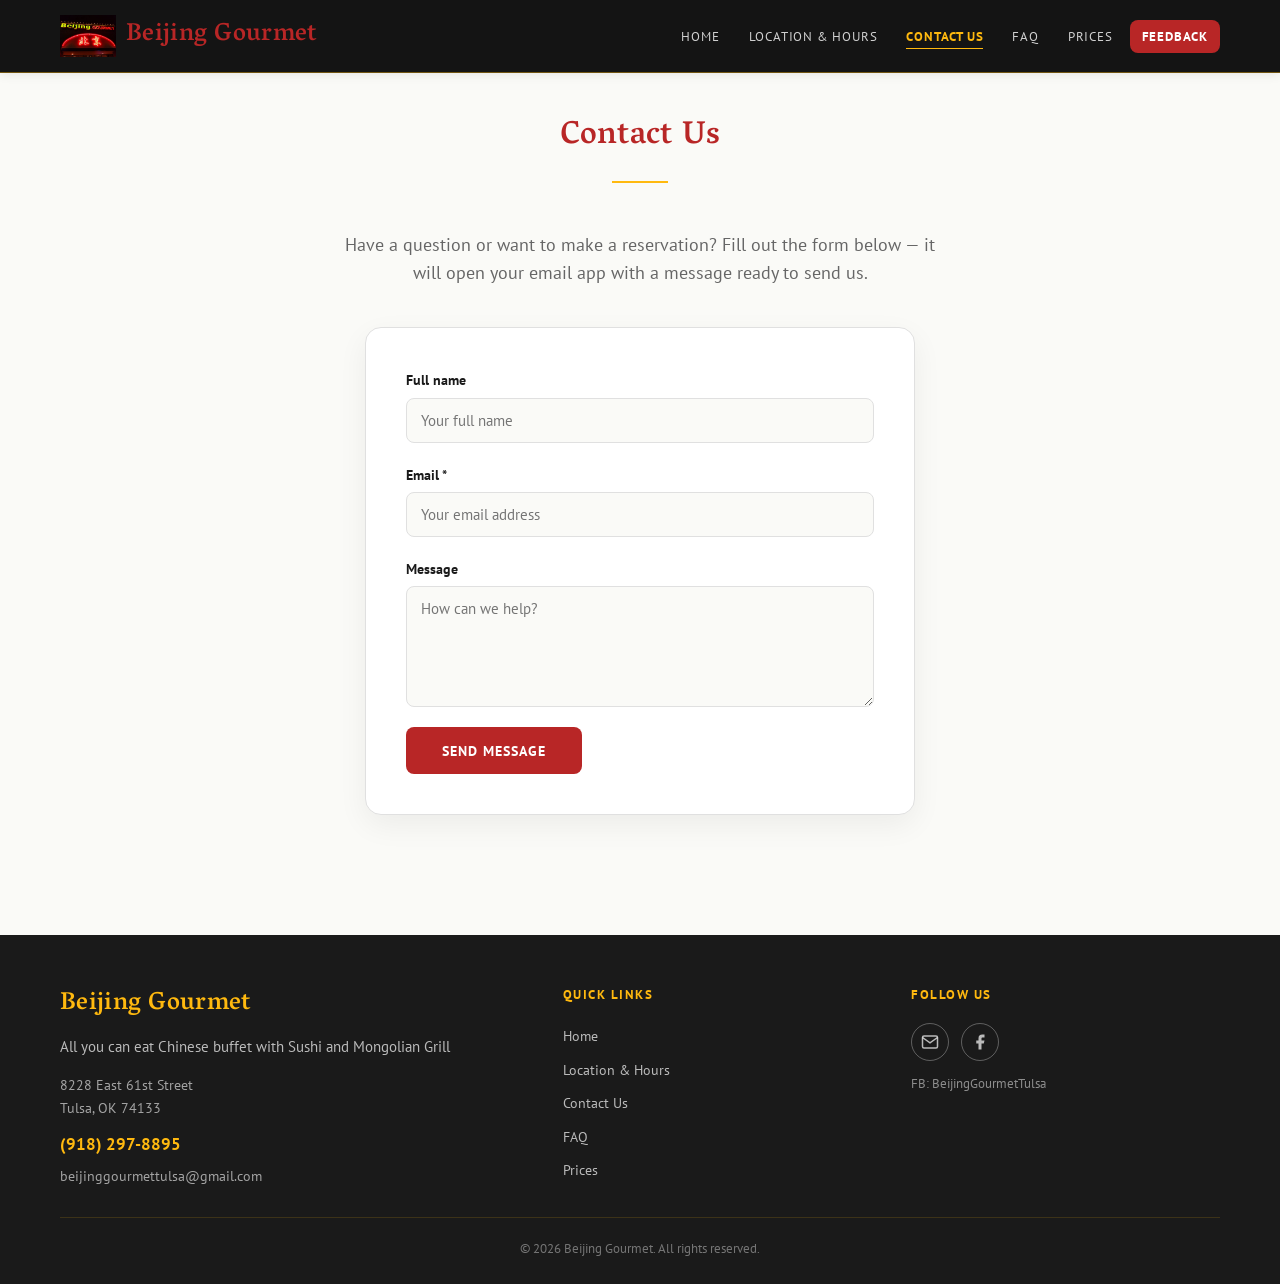
==== commit 265bfb8c: "Wire contact form to mailto instead of a fake JS submit The form previously just faked a "Sending..." ====
--- a/contact.html
+++ b/contact.html
@@ -36,10 +36,10 @@
   <main class="page-contact">
     <div class="container">
       <h2 class="page-title">Contact Us</h2>
-      <p class="contact-intro">Have a question or want to make a reservation? Fill out the form below and we'll get back to you.</p>
+      <p class="contact-intro">Have a question or want to make a reservation? Fill out the form below — it will open your email app with a message ready to send us.</p>
 
       <div class="contact-form-wrap">
-        <form class="contact-form" action="#" method="POST">
+        <form class="contact-form" action="mailto:beijinggourmettulsa@gmail.com" method="POST" enctype="text/plain">
           <div class="form-group">
             <label for="contact-name">Full name</label>
             <input type="text" id="contact-name" name="name" placeholder="Your full name">
--- a/style.css
+++ b/style.css
@@ -595,7 +595,7 @@
    ============================================ */
 
 .page-location {
-  padding: 56px 0 80px;
+  padding: 112px 0 80px;
   background: var(--bg);
 }
 
@@ -749,7 +749,7 @@
    ============================================ */
 
 .page-contact {
-  padding: 56px 0 80px;
+  padding: 112px 0 80px;
   background: var(--bg);
 }
 
@@ -842,7 +842,7 @@
    ============================================ */
 
 .page-faq {
-  padding: 56px 0 80px;
+  padding: 112px 0 80px;
   background: var(--bg);
 }
 
@@ -910,7 +910,7 @@
    ============================================ */
 
 .page-prices {
-  padding: 56px 0 80px;
+  padding: 112px 0 80px;
   background: var(--bg);
 }
 
@@ -1272,12 +1272,27 @@
     min-height: 70vh;
   }
 
+  .hero-content {
+    padding: 36px 24px;
+  }
+
   .hero-title {
-    font-size: clamp(1.6rem, 8vw, 2.2rem);
+    font-size: clamp(1.15rem, 5.5vw, 1.5rem);
+    margin-bottom: 18px;
+  }
+
+  .hero-title::before {
+    margin-bottom: 16px;
   }
 
   .hero-text {
-    font-size: 1rem;
+    font-size: 0.92rem;
+    margin-bottom: 24px;
+  }
+
+  .btn-hero {
+    padding: 13px 32px;
+    font-size: 0.82rem;
   }
 
   .gallery-section {
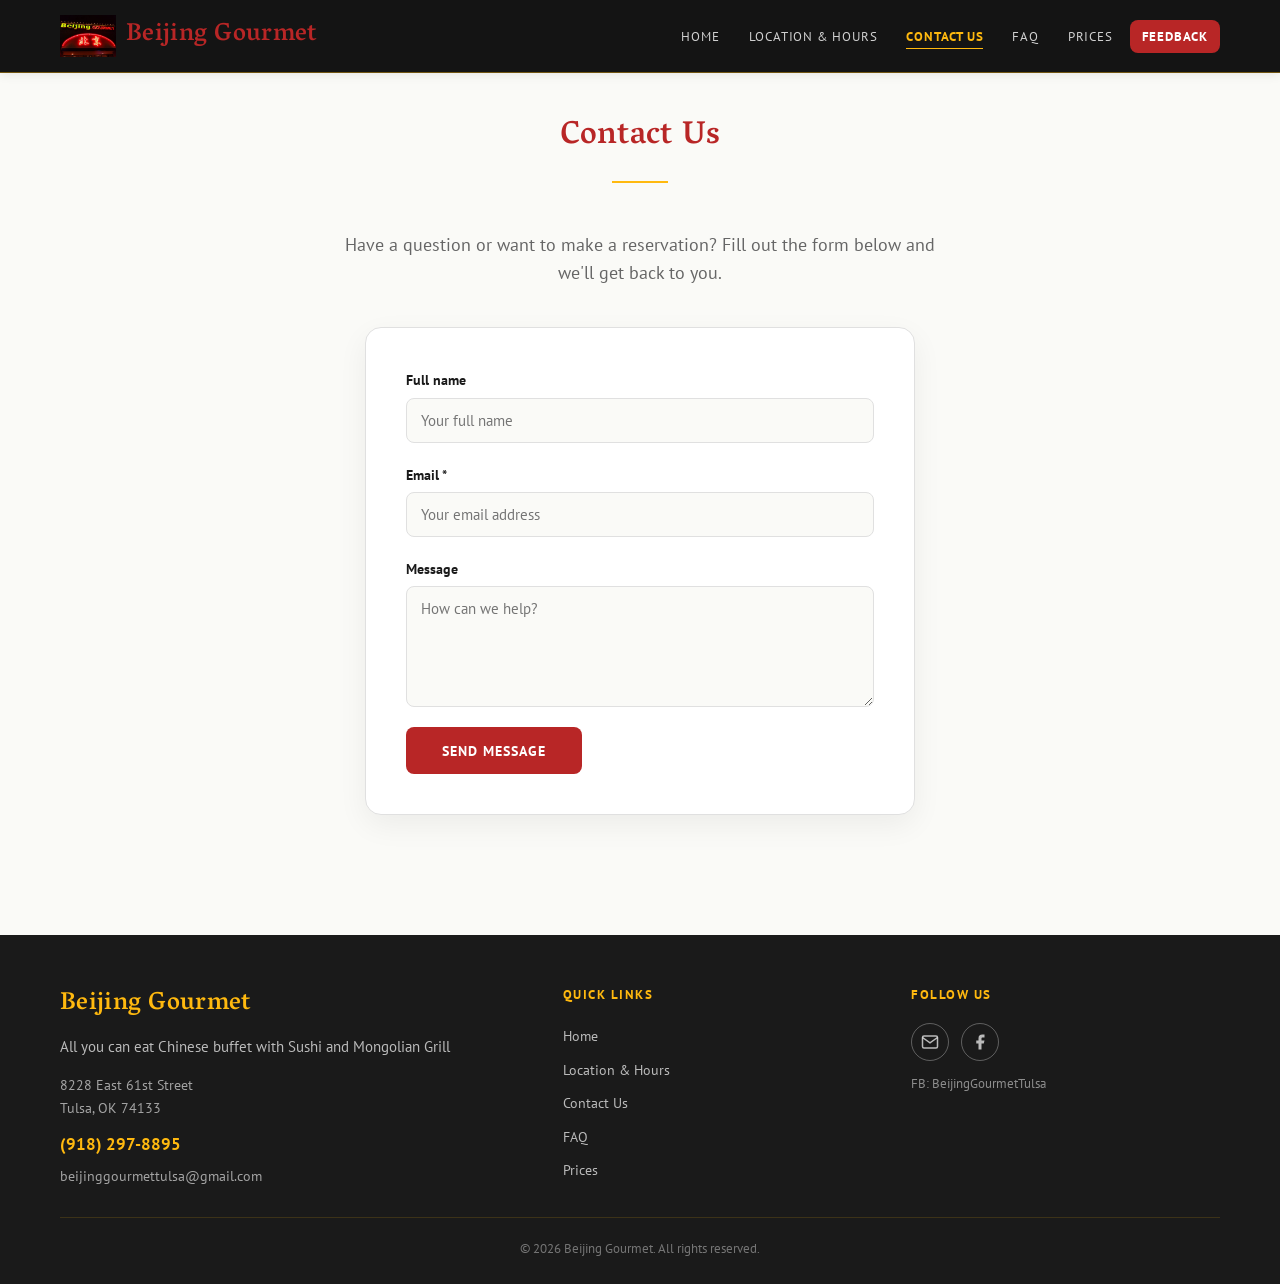
==== commit 575d7033: "Wire contact form to Google Forms instead of a fake local submit Replace the mailto approach with a " ====
--- a/contact.html
+++ b/contact.html
@@ -36,24 +36,25 @@
   <main class="page-contact">
     <div class="container">
       <h2 class="page-title">Contact Us</h2>
-      <p class="contact-intro">Have a question or want to make a reservation? Fill out the form below — it will open your email app with a message ready to send us.</p>
+      <p class="contact-intro">Have a question or want to make a reservation? Fill out the form below and we'll get back to you.</p>
 
       <div class="contact-form-wrap">
-        <form class="contact-form" action="mailto:beijinggourmettulsa@gmail.com" method="POST" enctype="text/plain">
+        <form class="contact-form" action="https://docs.google.com/forms/d/e/1FAIpQLSeVNbH2MhLbZ6WNhTXsziTsivhQxGC6kGp-VenPXBXdHCmOiw/formResponse" method="POST" target="hidden_iframe">
           <div class="form-group">
             <label for="contact-name">Full name</label>
-            <input type="text" id="contact-name" name="name" placeholder="Your full name">
+            <input type="text" id="contact-name" name="entry.2005620554" placeholder="Your full name">
           </div>
           <div class="form-group">
             <label for="contact-email">Email *</label>
-            <input type="email" id="contact-email" name="email" placeholder="Your email address" required>
+            <input type="email" id="contact-email" name="entry.1045781291" placeholder="Your email address" required>
           </div>
           <div class="form-group">
             <label for="contact-message">Message</label>
-            <textarea id="contact-message" name="message" rows="5" placeholder="How can we help?"></textarea>
+            <textarea id="contact-message" name="entry.839337160" rows="5" placeholder="How can we help?"></textarea>
           </div>
           <button type="submit" class="btn-submit">Send Message</button>
         </form>
+        <iframe name="hidden_iframe" id="hidden_iframe" style="display:none;"></iframe>
       </div>
     </div>
   </main>
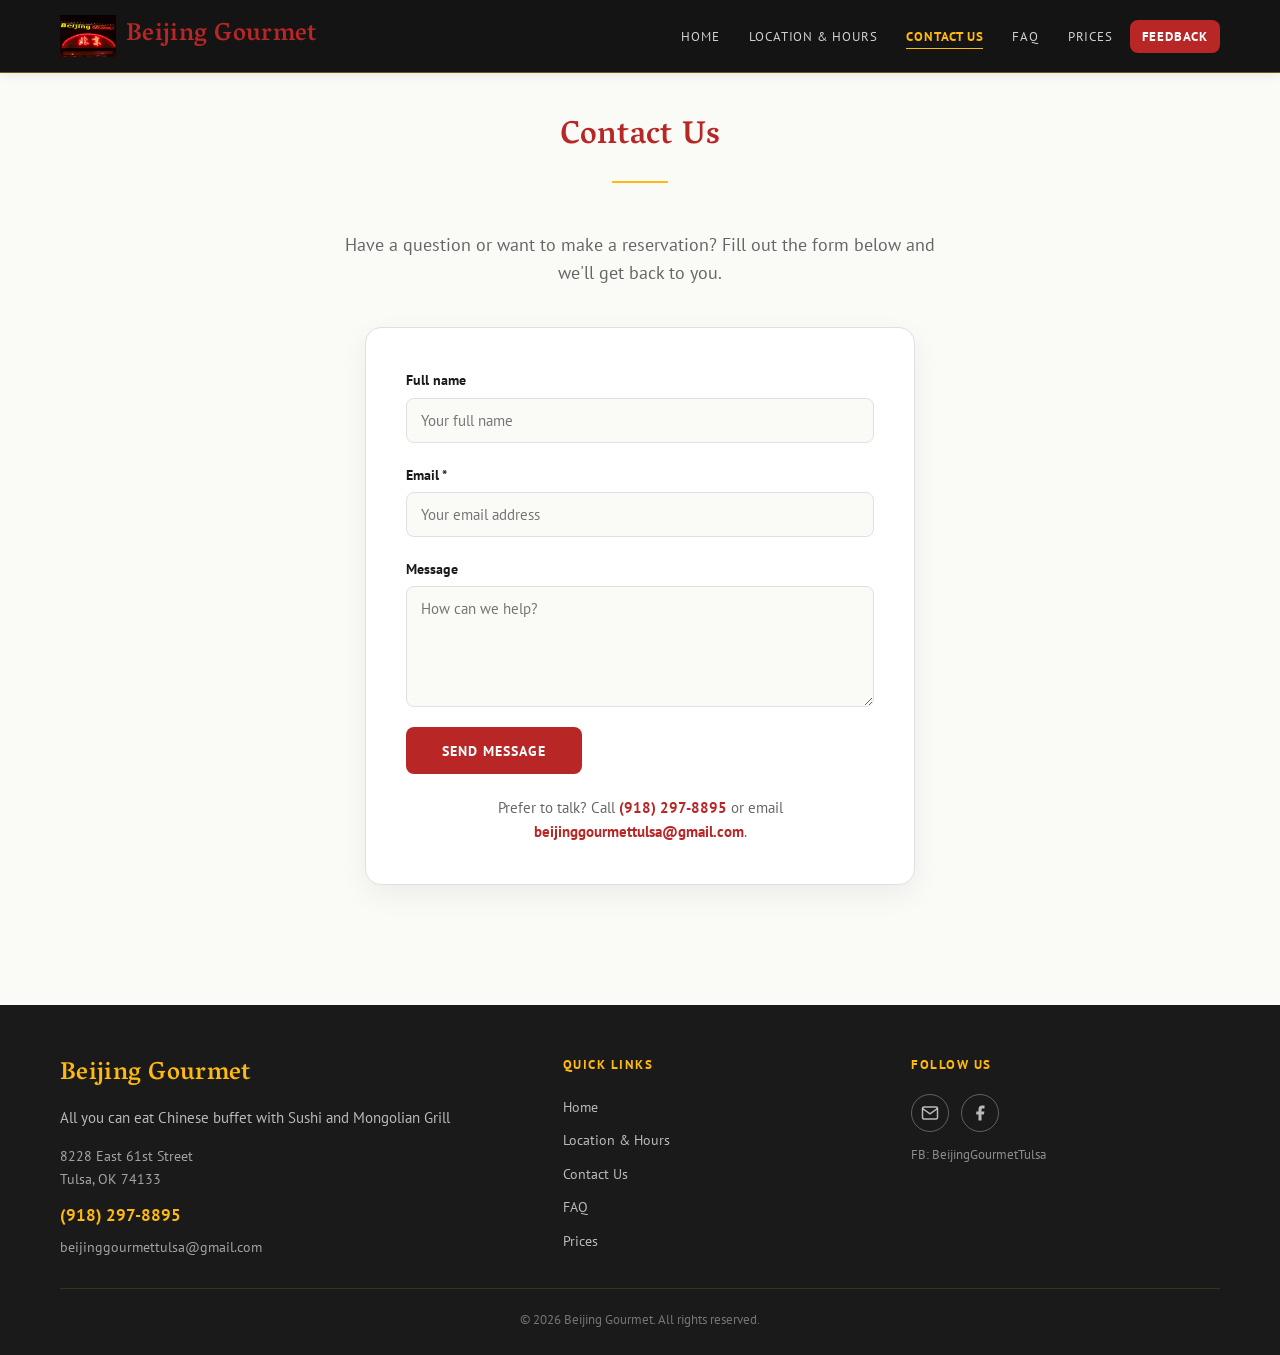
==== commit 2e37eeb9: "Fix silent contact-form failure; add SEO, social and a real favicon The contact form posted to an un" ====
--- a/contact.html
+++ b/contact.html
@@ -4,6 +4,25 @@
   <meta charset="UTF-8">
   <meta name="viewport" content="width=device-width, initial-scale=1.0">
   <title>Contact Us — Beijing Gourmet</title>
+  <link rel="canonical" href="https://yanbing2026.github.io/Beijing-Gourmet-site/contact.html">
+  <meta name="description" content="Questions or reservations? Call Beijing Gourmet at (918) 297-8895, email beijinggourmettulsa@gmail.com, or send us a message. We are in Tulsa, OK.">
+  <link rel="apple-touch-icon" sizes="180x180" href="apple-touch-icon.png">
+  <!-- Open Graph -->
+  <meta property="og:type" content="website">
+  <meta property="og:site_name" content="Beijing Gourmet">
+  <meta property="og:title" content="Contact Us — Beijing Gourmet">
+  <meta property="og:description" content="Questions or reservations? Call Beijing Gourmet at (918) 297-8895, email beijinggourmettulsa@gmail.com, or send us a message. We are in Tulsa, OK.">
+  <meta property="og:url" content="https://yanbing2026.github.io/Beijing-Gourmet-site/contact.html">
+  <meta property="og:image" content="https://yanbing2026.github.io/Beijing-Gourmet-site/og-image.jpg">
+  <meta property="og:image:width" content="1200">
+  <meta property="og:image:height" content="630">
+  <meta property="og:image:alt" content="Beijing Gourmet — all you can eat Chinese buffet with sushi and Mongolian Grill in Tulsa, Oklahoma">
+  <meta property="og:locale" content="en_US">
+  <!-- Twitter -->
+  <meta name="twitter:card" content="summary_large_image">
+  <meta name="twitter:title" content="Contact Us — Beijing Gourmet">
+  <meta name="twitter:description" content="Questions or reservations? Call Beijing Gourmet at (918) 297-8895, email beijinggourmettulsa@gmail.com, or send us a message. We are in Tulsa, OK.">
+  <meta name="twitter:image" content="https://yanbing2026.github.io/Beijing-Gourmet-site/og-image.jpg">
   <meta name="theme-color" content="#ffb90f">
   <link rel="icon" type="image/png" href="favicon.png">
   <link rel="preconnect" href="https://fonts.googleapis.com">
@@ -35,26 +54,39 @@
 
   <main class="page-contact">
     <div class="container">
-      <h2 class="page-title">Contact Us</h2>
+      <h1 class="page-title">Contact Us</h1>
       <p class="contact-intro">Have a question or want to make a reservation? Fill out the form below and we'll get back to you.</p>
 
       <div class="contact-form-wrap">
-        <form class="contact-form" action="https://docs.google.com/forms/d/e/1FAIpQLSeVNbH2MhLbZ6WNhTXsziTsivhQxGC6kGp-VenPXBXdHCmOiw/formResponse" method="POST" target="hidden_iframe">
+        <form class="contact-form" id="contactForm" novalidate>
+          <!-- Web3Forms access key — required for delivery. Get a free one at web3forms.com -->
+          <input type="hidden" name="access_key" value="YOUR_WEB3FORMS_ACCESS_KEY">
+          <input type="hidden" name="subject" value="New message from the Beijing Gourmet website">
+          <input type="hidden" name="from_name" value="Beijing Gourmet website">
+          <!-- honeypot: hidden from people, filled in by bots -->
+          <input type="checkbox" name="botcheck" class="honeypot" tabindex="-1" autocomplete="off">
+
           <div class="form-group">
             <label for="contact-name">Full name</label>
-            <input type="text" id="contact-name" name="entry.2005620554" placeholder="Your full name">
+            <input type="text" id="contact-name" name="name" placeholder="Your full name" autocomplete="name">
           </div>
           <div class="form-group">
             <label for="contact-email">Email *</label>
-            <input type="email" id="contact-email" name="entry.1045781291" placeholder="Your email address" required>
+            <input type="email" id="contact-email" name="email" placeholder="Your email address" required autocomplete="email">
           </div>
           <div class="form-group">
             <label for="contact-message">Message</label>
-            <textarea id="contact-message" name="entry.839337160" rows="5" placeholder="How can we help?"></textarea>
+            <textarea id="contact-message" name="message" rows="5" placeholder="How can we help?"></textarea>
           </div>
+
+          <p class="form-status" id="formStatus" role="status" aria-live="polite"></p>
           <button type="submit" class="btn-submit">Send Message</button>
         </form>
-        <iframe name="hidden_iframe" id="hidden_iframe" style="display:none;"></iframe>
+
+        <p class="form-alt">
+          Prefer to talk? Call <a href="tel:9182978895">(918) 297-8895</a>
+          or email <a href="mailto:beijinggourmettulsa@gmail.com">beijinggourmettulsa@gmail.com</a>.
+        </p>
       </div>
     </div>
   </main>
--- a/style.css
+++ b/style.css
@@ -528,15 +528,6 @@
   border-radius: 4px;
 }
 
-/* Hint text */
-.gallery-hint {
-  text-align: center;
-  margin-top: 6px;
-  font-size: 0.75rem;
-  color: var(--text-light);
-  letter-spacing: 0.5px;
-}
-
 /* ============================================
    Testimonials
    ============================================ */
@@ -582,12 +573,201 @@
   margin-bottom: 18px;
 }
 
-.testimonial-author {
-  font-size: 0.8rem;
+/* ============================================
+   Testimonials Carousel
+   ============================================ */
+
+.testimonials-section {
+  padding: 80px 0;
+  background: var(--white);
+}
+
+.testimonials-carousel {
+  position: relative;
+  max-width: 820px;
+  margin: 0 auto;
+  border-radius: var(--radius-lg);
+  overflow: hidden;
+  background: var(--text);
+  box-shadow: 0 8px 30px var(--shadow-lg);
+}
+
+.testi-viewport {
+  overflow: hidden;
+  position: relative;
+}
+
+.testi-track {
+  display: flex;
+  transition: transform 0.6s cubic-bezier(0.22, 0.61, 0.36, 1);
+  will-change: transform;
+}
+
+.testi-slide {
+  flex: 0 0 100%;
+  display: flex;
+  flex-direction: column;
+  justify-content: center;
+  min-height: 260px;
+  background: var(--text);
+}
+
+.testi-slide-inner {
+  position: relative;
+  padding: 48px 48px 40px;
+  min-height: 260px;
+}
+
+.testi-quote-mark {
+  font-family: var(--font-heading);
+  font-size: 6rem;
+  line-height: 0.8;
+  color: var(--primary);
+  opacity: 0.25;
+  position: absolute;
+  top: 12px;
+  left: 24px;
+  pointer-events: none;
+}
+
+.testi-text {
+  font-family: var(--font-body);
+  font-size: 1.2rem;
+  color: rgba(255,255,255,0.92);
+  line-height: 1.7;
+  margin: 0;
+  text-shadow: 0 1px 4px rgba(0,0,0,0.3);
+  position: relative;
+  z-index: 1;
+}
+
+.testi-author {
+  margin-top: 24px;
+  display: flex;
+  justify-content: flex-end;
+  align-items: center;
+}
+
+.testi-author-label {
+  font-size: 0.95rem;
+  color: var(--primary);
+  font-weight: 600;
   letter-spacing: 0.5px;
-  text-transform: uppercase;
-  color: var(--secondary-dark);
-  font-weight: 600;
+}
+
+/* Navigation buttons */
+.testi-btn {
+  position: absolute;
+  top: 50%;
+  transform: translateY(-50%);
+  z-index: 10;
+  width: 44px;
+  height: 44px;
+  border-radius: 50%;
+  border: 2px solid rgba(255,255,255,0.85);
+  background: rgba(0,0,0,0.35);
+  backdrop-filter: blur(4px);
+  -webkit-backdrop-filter: blur(4px);
+  color: var(--white);
+  cursor: pointer;
+  display: flex;
+  align-items: center;
+  justify-content: center;
+  transition: all 0.3s ease;
+  box-shadow: 0 4px 15px rgba(0,0,0,0.3);
+}
+
+.testi-btn:hover {
+  background: var(--primary);
+  border-color: var(--primary);
+  transform: translateY(-50%) scale(1.08);
+  box-shadow: 0 6px 20px rgba(255,185,15,0.4);
+}
+
+.testi-btn:active {
+  transform: translateY(-50%) scale(0.95);
+}
+
+.testi-btn svg {
+  width: 20px;
+  height: 20px;
+  stroke: currentColor;
+}
+
+.testi-btn-prev {
+  left: 18px;
+}
+
+.testi-btn-next {
+  right: 18px;
+}
+
+/* Autoplay button */
+.testi-autoplay {
+  position: absolute;
+  top: 18px;
+  right: 18px;
+  z-index: 10;
+  width: 36px;
+  height: 36px;
+  border-radius: 50%;
+  border: 1px solid rgba(255,255,255,0.5);
+  background: rgba(0,0,0,0.4);
+  backdrop-filter: blur(4px);
+  -webkit-backdrop-filter: blur(4px);
+  color: var(--white);
+  cursor: pointer;
+  display: flex;
+  align-items: center;
+  justify-content: center;
+  transition: all 0.3s ease;
+}
+
+.testi-autoplay:hover {
+  background: rgba(0,0,0,0.7);
+  border-color: rgba(255,255,255,0.8);
+}
+
+.testi-autoplay svg {
+  width: 13px;
+  height: 13px;
+}
+
+.testi-autoplay.is-paused svg#testiAutoplayIconPlay {
+  display: block;
+}
+
+.testi-autoplay.is-paused svg#testiAutoplayIconPause {
+  display: none;
+}
+
+/* Dot indicators */
+.testi-dots {
+  display: flex;
+  justify-content: center;
+  gap: 10px;
+  padding: 0 0 20px 0;
+}
+
+.testi-dot {
+  width: 8px;
+  height: 8px;
+  border-radius: 50%;
+  border: none;
+  background: rgba(255,255,255,0.3);
+  cursor: pointer;
+  transition: all 0.3s ease;
+  padding: 0;
+}
+
+.testi-dot:hover {
+  background: rgba(255,255,255,0.6);
+}
+
+.testi-dot.active {
+  background: var(--primary);
+  width: 24px;
+  border-radius: 4px;
 }
 
 /* ============================================
@@ -837,6 +1017,71 @@
   transform: translateY(-2px);
 }
 
+.btn-submit:disabled {
+  opacity: 0.65;
+  cursor: default;
+  transform: none;
+}
+
+/* Honeypot field: invisible to people, tempting to bots */
+.honeypot {
+  position: absolute;
+  left: -9999px;
+  width: 1px;
+  height: 1px;
+  opacity: 0;
+  pointer-events: none;
+}
+
+/* Inline submission feedback */
+.form-status {
+  margin: 0;
+  font-size: 0.95rem;
+  line-height: 1.5;
+}
+
+.form-status:empty {
+  display: none;
+}
+
+.form-status-success,
+.form-status-error {
+  padding: 13px 16px;
+  border-radius: var(--radius);
+  border-left: 3px solid;
+  margin: 0 0 18px;
+}
+
+.form-status-success {
+  color: #1d7a3c;
+  background: #eaf7ee;
+  border-left-color: #1d7a3c;
+}
+
+.form-status-error {
+  color: #a41f1f;
+  background: #fdecec;
+  border-left-color: #a41f1f;
+}
+
+/* Phone / email fallback under the form */
+.form-alt {
+  margin-top: 22px;
+  text-align: center;
+  font-size: 0.95rem;
+  color: var(--text-muted);
+}
+
+.form-alt a {
+  color: var(--secondary-dark);
+  font-weight: 700;
+  text-decoration: none;
+}
+
+.form-alt a:hover {
+  text-decoration: underline;
+}
+
 /* ============================================
    FAQ Page
    ============================================ */
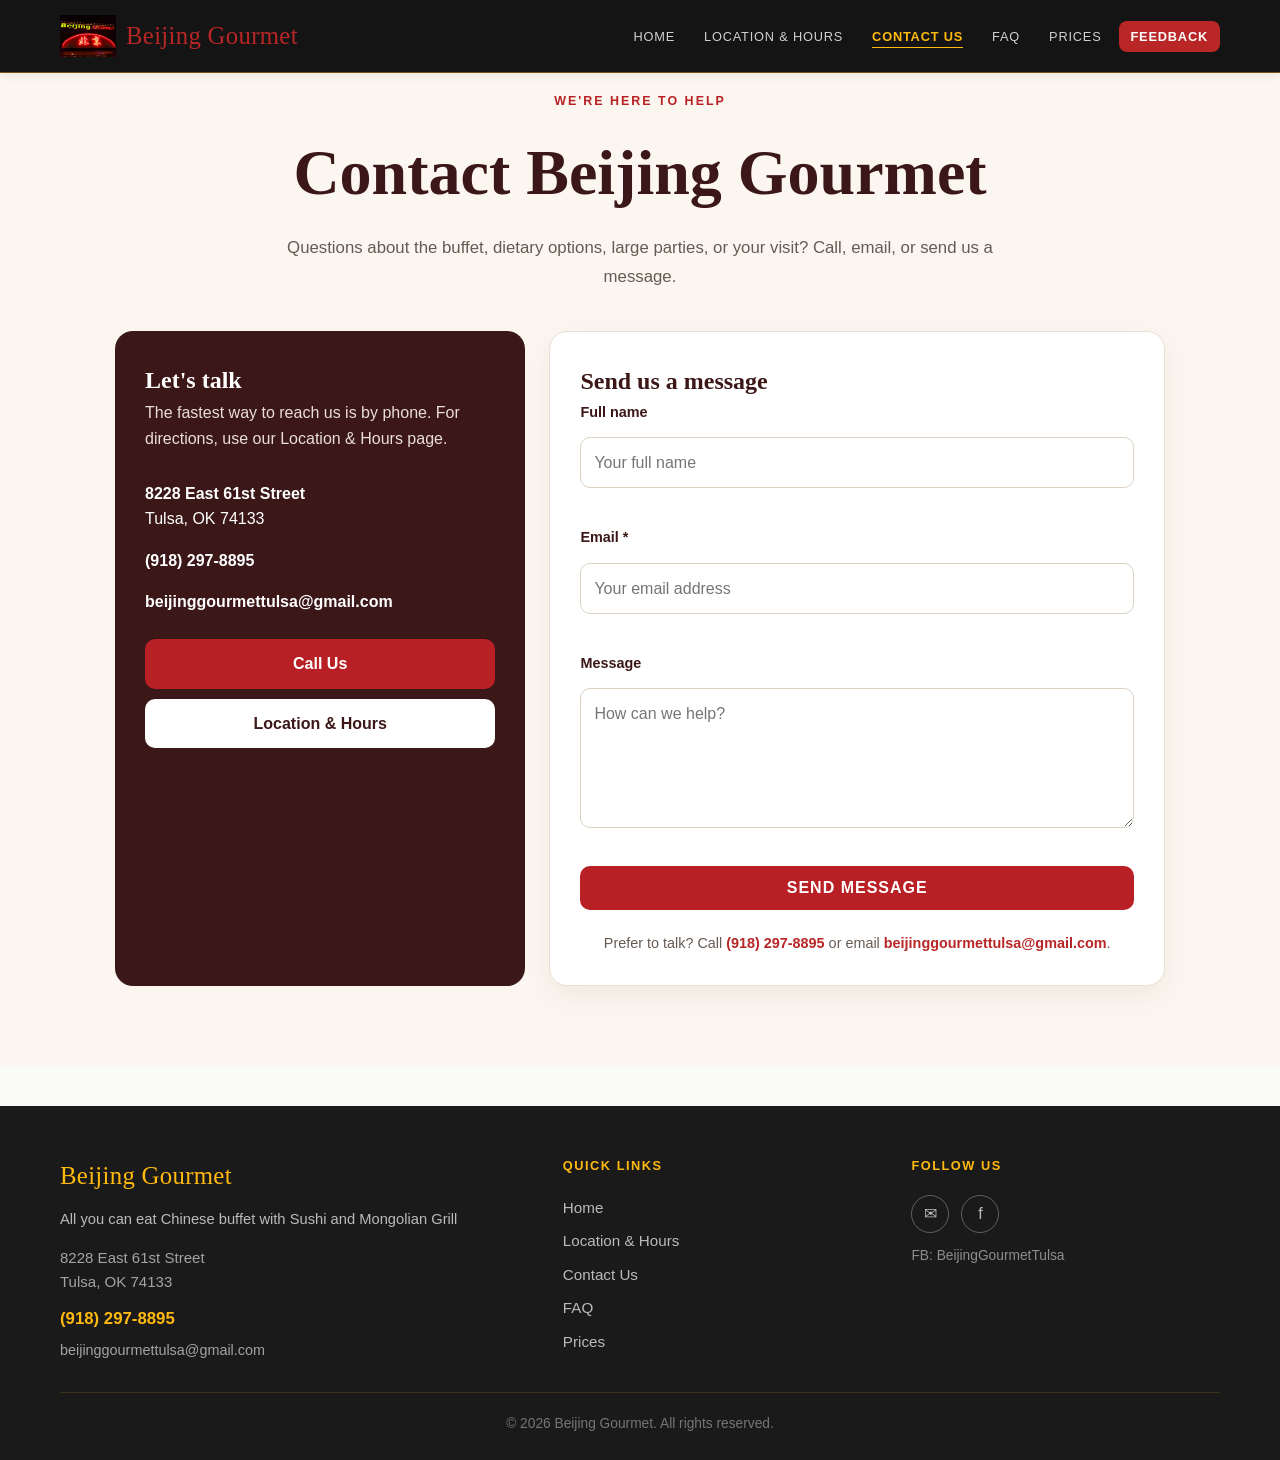
==== commit ed7051d9: "Redesign contact page to match restaurant site" ====
--- a/contact.html
+++ b/contact.html
@@ -1,135 +1,16 @@
 <!DOCTYPE html>
-<html lang="en">
-<head>
-  <meta charset="UTF-8">
-  <meta name="viewport" content="width=device-width, initial-scale=1.0">
-  <title>Contact Us — Beijing Gourmet</title>
-  <link rel="canonical" href="https://yanbing2026.github.io/Beijing-Gourmet-site/contact.html">
-  <meta name="description" content="Questions or reservations? Call Beijing Gourmet at (918) 297-8895, email beijinggourmettulsa@gmail.com, or send us a message. We are in Tulsa, OK.">
-  <link rel="apple-touch-icon" sizes="180x180" href="apple-touch-icon.png">
-  <!-- Open Graph -->
-  <meta property="og:type" content="website">
-  <meta property="og:site_name" content="Beijing Gourmet">
-  <meta property="og:title" content="Contact Us — Beijing Gourmet">
-  <meta property="og:description" content="Questions or reservations? Call Beijing Gourmet at (918) 297-8895, email beijinggourmettulsa@gmail.com, or send us a message. We are in Tulsa, OK.">
-  <meta property="og:url" content="https://yanbing2026.github.io/Beijing-Gourmet-site/contact.html">
-  <meta property="og:image" content="https://yanbing2026.github.io/Beijing-Gourmet-site/og-image.jpg">
-  <meta property="og:image:width" content="1200">
-  <meta property="og:image:height" content="630">
-  <meta property="og:image:alt" content="Beijing Gourmet — all you can eat Chinese buffet with sushi and Mongolian Grill in Tulsa, Oklahoma">
-  <meta property="og:locale" content="en_US">
-  <!-- Twitter -->
-  <meta name="twitter:card" content="summary_large_image">
-  <meta name="twitter:title" content="Contact Us — Beijing Gourmet">
-  <meta name="twitter:description" content="Questions or reservations? Call Beijing Gourmet at (918) 297-8895, email beijinggourmettulsa@gmail.com, or send us a message. We are in Tulsa, OK.">
-  <meta name="twitter:image" content="https://yanbing2026.github.io/Beijing-Gourmet-site/og-image.jpg">
-  <meta name="theme-color" content="#ffb90f">
-  <link rel="icon" type="image/png" href="favicon.png">
-  <link rel="preconnect" href="https://fonts.googleapis.com">
-  <link rel="preconnect" href="https://fonts.gstatic.com" crossorigin>
-  <link href="https://fonts.googleapis.com/css2?family=PT+Sans:wght@400;700&family=Vesper+Libre:wght@400;500&display=swap" rel="stylesheet">
-  <link rel="stylesheet" href="style.css">
-</head>
-<body>
-
-  <nav class="navbar">
-    <div class="nav-container">
-      <a href="index.html" class="logo">
-        <img src="logo.png" alt="Beijing Gourmet" class="logo-img">
-        Beijing Gourmet
-      </a>
-      <button class="nav-toggle" aria-label="Toggle navigation">
-        <span></span><span></span><span></span>
-      </button>
-      <ul class="nav-links">
-        <li><a href="index.html">Home</a></li>
-        <li><a href="location.html">Location &amp; Hours</a></li>
-        <li><a href="contact.html" class="active">Contact Us</a></li>
-        <li><a href="faq.html">FAQ</a></li>
-        <li><a href="prices.html">Prices</a></li>
-        <li><a href="https://beijinggourmet.aidaform.com/free-customer-feedback-survey" target="_blank" rel="noopener" class="nav-feedback">Feedback</a></li>
-      </ul>
-    </div>
-  </nav>
-
-  <main class="page-contact">
-    <div class="container">
-      <h1 class="page-title">Contact Us</h1>
-      <p class="contact-intro">Have a question or want to make a reservation? Fill out the form below and we'll get back to you.</p>
-
-      <div class="contact-form-wrap">
-        <form class="contact-form" id="contactForm" novalidate>
-          <!-- Web3Forms access key — required for delivery. Get a free one at web3forms.com -->
-          <input type="hidden" name="access_key" value="YOUR_WEB3FORMS_ACCESS_KEY">
-          <input type="hidden" name="subject" value="New message from the Beijing Gourmet website">
-          <input type="hidden" name="from_name" value="Beijing Gourmet website">
-          <!-- honeypot: hidden from people, filled in by bots -->
-          <input type="checkbox" name="botcheck" class="honeypot" tabindex="-1" autocomplete="off">
-
-          <div class="form-group">
-            <label for="contact-name">Full name</label>
-            <input type="text" id="contact-name" name="name" placeholder="Your full name" autocomplete="name">
-          </div>
-          <div class="form-group">
-            <label for="contact-email">Email *</label>
-            <input type="email" id="contact-email" name="email" placeholder="Your email address" required autocomplete="email">
-          </div>
-          <div class="form-group">
-            <label for="contact-message">Message</label>
-            <textarea id="contact-message" name="message" rows="5" placeholder="How can we help?"></textarea>
-          </div>
-
-          <p class="form-status" id="formStatus" role="status" aria-live="polite"></p>
-          <button type="submit" class="btn-submit">Send Message</button>
-        </form>
-
-        <p class="form-alt">
-          Prefer to talk? Call <a href="tel:9182978895">(918) 297-8895</a>
-          or email <a href="mailto:beijinggourmettulsa@gmail.com">beijinggourmettulsa@gmail.com</a>.
-        </p>
-      </div>
-    </div>
-  </main>
-
-  <footer class="footer">
-    <div class="container">
-      <div class="footer-content">
-        <div class="footer-brand">
-          <a href="index.html" class="footer-logo">Beijing Gourmet</a>
-          <p class="footer-tagline">All you can eat Chinese buffet with Sushi and Mongolian Grill</p>
-          <p class="footer-address">8228 East 61st Street<br>Tulsa, OK 74133</p>
-          <a href="tel:9182978895" class="footer-phone">(918) 297-8895</a>
-          <a href="mailto:beijinggourmettulsa@gmail.com" class="footer-email">beijinggourmettulsa@gmail.com</a>
-        </div>
-        <div class="footer-links">
-          <h4 class="footer-links-title">Quick Links</h4>
-          <ul>
-            <li><a href="index.html">Home</a></li>
-            <li><a href="location.html">Location &amp; Hours</a></li>
-            <li><a href="contact.html">Contact Us</a></li>
-            <li><a href="faq.html">FAQ</a></li>
-            <li><a href="prices.html">Prices</a></li>
-          </ul>
-        </div>
-        <div class="footer-social">
-          <h4 class="footer-social-title">Follow Us</h4>
-          <div class="social-links">
-            <a href="mailto:beijinggourmettulsa@gmail.com" class="social-link social-email" aria-label="Email">
-              <svg viewBox="0 0 24 24" fill="none" stroke="currentColor" stroke-width="2"><path d="M4 4h16c1.1 0 2 .9 2 2v12c0 1.1-.9 2-2 2H4c-1.1 0-2-.9-2-2V6c0-1.1.9-2 2-2z"/><polyline points="22,6 12,13 2,6"/></svg>
-            </a>
-            <a href="https://www.facebook.com/BeijingGourmetTulsa" target="_blank" rel="noopener" class="social-link social-facebook" aria-label="Facebook">
-              <svg viewBox="0 0 24 24" fill="currentColor"><path d="M18 2h-3a5 5 0 0 0-5 5v3H7v4h3v8h4v-8h3l1-4h-4V7a1 1 0 0 1 1-1h3z"/></svg>
-            </a>
-          </div>
-          <p class="footer-social-note">FB: BeijingGourmetTulsa</p>
-        </div>
-      </div>
-      <div class="footer-bottom">
-        <p>&copy; 2026 Beijing Gourmet. All rights reserved.</p>
-      </div>
-    </div>
-  </footer>
-
-  <script src="script.js"></script>
-</body>
-</html>
+<html lang="en"><head><meta charset="UTF-8"><meta name="viewport" content="width=device-width, initial-scale=1.0">
+<title>Contact Beijing Gourmet — Tulsa</title>
+<link rel="canonical" href="https://yanbing2026.github.io/Beijing-Gourmet-site/contact.html">
+<meta name="description" content="Contact Beijing Gourmet in Tulsa. Call (918) 297-8895, email us, or send a message about your visit, buffet questions or reservations.">
+<meta property="og:type" content="website"><meta property="og:site_name" content="Beijing Gourmet"><meta property="og:title" content="Contact Beijing Gourmet — Tulsa"><meta property="og:description" content="Call, email or message Beijing Gourmet in Tulsa."><meta property="og:url" content="https://yanbing2026.github.io/Beijing-Gourmet-site/contact.html"><meta property="og:image" content="https://yanbing2026.github.io/Beijing-Gourmet-site/og-image.jpg">
+<meta name="theme-color" content="#b82025"><link rel="icon" type="image/png" href="favicon.png"><link rel="stylesheet" href="style.css">
+<style>
+.contact-page{background:#fbf7f0;padding:92px 0 80px}.contact-hero{text-align:center;max-width:760px;margin:0 auto 40px}.contact-kicker{color:#b82025;text-transform:uppercase;letter-spacing:2px;font-weight:700;font-size:.78rem}.contact-hero h1{font-family:var(--font-heading);font-size:clamp(2.3rem,5vw,4rem);color:#3b1717;margin:10px 0}.contact-hero p{color:#665a54;font-size:1.05rem;line-height:1.7}.contact-grid{max-width:1050px;margin:auto;display:grid;grid-template-columns:.8fr 1.2fr;gap:24px}.contact-card{background:#3b1717;color:#fff;border-radius:18px;padding:30px}.contact-card h2,.form-card h2{font-family:var(--font-heading);margin-top:0}.contact-card h2{color:#fff}.contact-card p{color:#eadfd7;line-height:1.65}.contact-detail{display:block;color:#fff;font-weight:700;margin:16px 0}.contact-card .address{margin-top:28px}.contact-actions{display:grid;gap:10px;margin-top:24px}.contact-actions a{display:block;text-align:center;padding:12px;border-radius:10px;background:#b82025;color:#fff;font-weight:700}.contact-actions a.alt{background:#fff;color:#3b1717}.form-card{background:#fff;border:1px solid #eadfd2;border-radius:18px;padding:30px;box-shadow:0 10px 28px rgba(80,40,20,.07)}.form-card h2{color:#3b1717}.form-group{margin-bottom:18px}.form-group label{display:block;font-weight:700;color:#3b1717;margin-bottom:7px}.form-group input,.form-group textarea{width:100%;box-sizing:border-box;border:1px solid #dcd0c5;border-radius:10px;padding:12px 13px;font:inherit;background:#fff}.form-group textarea{resize:vertical;min-height:140px}.btn-submit{border:0;border-radius:10px;background:#b82025;color:#fff;padding:13px 20px;font-weight:700;font-size:1rem;cursor:pointer;width:100%}.form-alt{color:#665a54;font-size:.9rem;line-height:1.6}.honeypot{position:absolute;left:-9999px}.form-status{min-height:1.4em;color:#3b1717;font-weight:700}@media(max-width:800px){.contact-page{padding-top:76px}.contact-grid{grid-template-columns:1fr}.contact-card,.form-card{padding:24px}}
+</style></head><body><nav class="navbar"><div class="nav-container"><a href="index.html" class="logo"><img src="logo.png" alt="Beijing Gourmet" class="logo-img">Beijing Gourmet</a><button class="nav-toggle" aria-label="Toggle navigation"><span></span><span></span><span></span></button><ul class="nav-links"><li><a href="index.html">Home</a></li><li><a href="location.html">Location &amp; Hours</a></li><li><a href="contact.html" class="active">Contact Us</a></li><li><a href="faq.html">FAQ</a></li><li><a href="prices.html">Prices</a></li><li><a href="https://beijinggourmet.aidaform.com/free-customer-feedback-survey" target="_blank" rel="noopener" class="nav-feedback">Feedback</a></li></ul></div></nav>
+<main class="contact-page"><div class="container">
+<section class="contact-hero"><div class="contact-kicker">We're here to help</div><h1>Contact Beijing Gourmet</h1><p>Questions about the buffet, dietary options, large parties, or your visit? Call, email, or send us a message.</p></section>
+<section class="contact-grid">
+<aside class="contact-card"><h2>Let's talk</h2><p>The fastest way to reach us is by phone. For directions, use our Location &amp; Hours page.</p><div class="address"><strong>8228 East 61st Street</strong><br>Tulsa, OK 74133</div><a class="contact-detail" href="tel:9182978895">(918) 297-8895</a><a class="contact-detail" href="mailto:beijinggourmettulsa@gmail.com">beijinggourmettulsa@gmail.com</a><div class="contact-actions"><a href="tel:9182978895">Call Us</a><a class="alt" href="location.html">Location &amp; Hours</a></div></aside>
+<section class="form-card"><h2>Send us a message</h2><form class="contact-form" id="contactForm" novalidate><input type="hidden" name="access_key" value="1d2d82f9-bddd-4ef1-aaf8-10f563cdfb85"><input type="hidden" name="subject" value="New message from the Beijing Gourmet website"><input type="hidden" name="from_name" value="Beijing Gourmet website"><input type="checkbox" name="botcheck" class="honeypot" tabindex="-1" autocomplete="off"><div class="form-group"><label for="contact-name">Full name</label><input type="text" id="contact-name" name="name" placeholder="Your full name" autocomplete="name"></div><div class="form-group"><label for="contact-email">Email *</label><input type="email" id="contact-email" name="email" placeholder="Your email address" required autocomplete="email"></div><div class="form-group"><label for="contact-message">Message</label><textarea id="contact-message" name="message" placeholder="How can we help?"></textarea></div><p class="form-status" id="formStatus" role="status" aria-live="polite"></p><button type="submit" class="btn-submit">Send Message</button></form><p class="form-alt">Prefer to talk? Call <a href="tel:9182978895">(918) 297-8895</a> or email <a href="mailto:beijinggourmettulsa@gmail.com">beijinggourmettulsa@gmail.com</a>.</p></section>
+</section></div></main><footer class="footer"><div class="container"><div class="footer-content"><div class="footer-brand"><a href="index.html" class="footer-logo">Beijing Gourmet</a><p class="footer-tagline">All you can eat Chinese buffet with Sushi and Mongolian Grill</p><p class="footer-address">8228 East 61st Street<br>Tulsa, OK 74133</p><a href="tel:9182978895" class="footer-phone">(918) 297-8895</a><a href="mailto:beijinggourmettulsa@gmail.com" class="footer-email">beijinggourmettulsa@gmail.com</a></div><div class="footer-links"><h4 class="footer-links-title">Quick Links</h4><ul><li><a href="index.html">Home</a></li><li><a href="location.html">Location &amp; Hours</a></li><li><a href="contact.html">Contact Us</a></li><li><a href="faq.html">FAQ</a></li><li><a href="prices.html">Prices</a></li></ul></div><div class="footer-social"><h4 class="footer-social-title">Follow Us</h4><div class="social-links"><a href="mailto:beijinggourmettulsa@gmail.com" class="social-link social-email" aria-label="Email">✉</a><a href="https://www.facebook.com/BeijingGourmetTulsa" target="_blank" rel="noopener" class="social-link social-facebook" aria-label="Facebook">f</a></div><p class="footer-social-note">FB: BeijingGourmetTulsa</p></div></div><div class="footer-bottom"><p>&copy; 2026 Beijing Gourmet. All rights reserved.</p></div></div></footer><script src="script.js"></script></body></html>
--- a/style.css
+++ b/style.css
@@ -177,11 +177,15 @@
 .nav-toggle {
   display: none;
   flex-direction: column;
+  align-items: center;
+  justify-content: center;
   gap: 5px;
   background: none;
   border: none;
   cursor: pointer;
   padding: 5px;
+  min-width: 44px;
+  min-height: 44px;
 }
 
 .nav-toggle span {
@@ -508,8 +512,8 @@
 }
 
 .carousel-dot {
-  width: 8px;
-  height: 8px;
+  width: 10px;
+  height: 10px;
   border-radius: 50%;
   border: none;
   background: rgba(255,255,255,0.3);
@@ -526,6 +530,21 @@
   background: var(--primary);
   width: 28px;
   border-radius: 4px;
+}
+
+/* Enlarge the tap area vertically; the dot itself stays small */
+.carousel-dot {
+  position: relative;
+}
+
+.carousel-dot::before {
+  content: '';
+  position: absolute;
+  left: 0;
+  top: 50%;
+  transform: translateY(-50%);
+  width: 100%;
+  height: 30px;
 }
 
 /* ============================================
@@ -750,8 +769,8 @@
 }
 
 .testi-dot {
-  width: 8px;
-  height: 8px;
+  width: 10px;
+  height: 10px;
   border-radius: 50%;
   border: none;
   background: rgba(255,255,255,0.3);
@@ -768,6 +787,20 @@
   background: var(--primary);
   width: 24px;
   border-radius: 4px;
+}
+
+.testi-dot {
+  position: relative;
+}
+
+.testi-dot::before {
+  content: '';
+  position: absolute;
+  left: 0;
+  top: 50%;
+  transform: translateY(-50%);
+  width: 100%;
+  height: 30px;
 }
 
 /* ============================================
@@ -1134,7 +1167,7 @@
 }
 
 .faq-answer {
-  font-size: 0.93rem;
+  font-size: 1.02rem;
   color: var(--text-muted);
   line-height: 1.7;
 }
@@ -1225,7 +1258,8 @@
 }
 
 .price-row-soft {
-  font-size: 0.82rem;
+  font-size: 0.88rem;
+  line-height: 1.7;
   color: var(--text-muted);
   padding-bottom: 8px;
   border-bottom: 1px dotted var(--border);
@@ -1249,6 +1283,43 @@
   font-weight: 700;
   font-size: 1rem;
   color: var(--secondary-dark);
+}
+
+/* Buffet-to-go prices: stacked so they never break mid-phrase */
+.price-value-stack {
+  display: flex;
+  flex-direction: column;
+  align-items: flex-end;
+  gap: 3px;
+}
+
+.price-sub {
+  white-space: nowrap;
+  font-weight: 400;
+  font-size: 0.9rem;
+  color: var(--text-muted);
+}
+
+.price-sub strong {
+  font-weight: 700;
+  color: var(--secondary-dark);
+}
+
+/* Drinks: comma soup -> discrete items that wrap cleanly */
+.drink-list {
+  display: flex;
+  flex-wrap: wrap;
+  row-gap: 3px;
+}
+
+.drink-item {
+  white-space: nowrap;
+}
+
+.drink-item:not(:last-child)::after {
+  content: '\00b7';
+  padding: 0 8px;
+  color: var(--text-light);
 }
 
 .price-note {
@@ -1309,7 +1380,7 @@
 }
 
 .footer-address {
-  font-size: 0.88rem;
+  font-size: 0.94rem;
   color: rgba(255,255,255,0.6);
   margin-bottom: 12px;
   line-height: 1.6;
@@ -1362,7 +1433,7 @@
 }
 
 .footer-links a {
-  font-size: 0.9rem;
+  font-size: 0.95rem;
   color: rgba(255,255,255,0.7);
   transition: color 0.3s;
 }
@@ -1400,7 +1471,7 @@
 }
 
 .footer-social-note {
-  font-size: 0.82rem;
+  font-size: 0.86rem;
   color: rgba(255,255,255,0.5);
   margin-top: 12px;
 }
@@ -1409,7 +1480,7 @@
   border-top: 1px solid rgba(255,185,15,0.15);
   padding-top: 20px;
   text-align: center;
-  font-size: 0.82rem;
+  font-size: 0.86rem;
   color: rgba(255,255,255,0.4);
 }
 
@@ -1531,7 +1602,7 @@
   }
 
   .hero-text {
-    font-size: 0.92rem;
+    font-size: 1rem;
     margin-bottom: 24px;
   }
 
@@ -1550,8 +1621,8 @@
   }
 
   .carousel-btn {
-    width: 42px;
-    height: 42px;
+    width: 46px;
+    height: 46px;
   }
 
   .carousel-btn svg {
@@ -1570,8 +1641,8 @@
   .carousel-autoplay {
     top: 10px;
     right: 10px;
-    width: 34px;
-    height: 34px;
+    width: 44px;
+    height: 44px;
   }
 
   .carousel-autoplay svg {
@@ -1596,6 +1667,16 @@
     padding: 0 0 16px 0;
     gap: 8px;
   }
+
+  /* footer links were 19px tall — too small to tap */
+  .footer-links a {
+    display: inline-block;
+    padding: 10px 0;
+  }
+
+  .footer-links ul {
+    gap: 0;
+  }
 }
 
 @media (max-width: 480px) {
@@ -1604,13 +1685,13 @@
   }
 
   .carousel-btn {
-    width: 36px;
-    height: 36px;
+    width: 46px;
+    height: 46px;
   }
 
   .carousel-btn svg {
-    width: 15px;
-    height: 15px;
+    width: 18px;
+    height: 18px;
   }
 
   .carousel-btn-prev {
@@ -1622,8 +1703,8 @@
   }
 
   .carousel-autoplay {
-    width: 30px;
-    height: 30px;
+    width: 44px;
+    height: 44px;
     top: 8px;
     right: 8px;
   }
@@ -1637,3 +1718,17 @@
     transition: none;
   }
 }
+
+/* ============================================
+   Keyboard focus — always visible
+   ============================================ */
+
+a:focus-visible,
+button:focus-visible,
+input:focus-visible,
+textarea:focus-visible,
+iframe:focus-visible {
+  outline: 3px solid var(--primary);
+  outline-offset: 2px;
+  border-radius: 3px;
+}
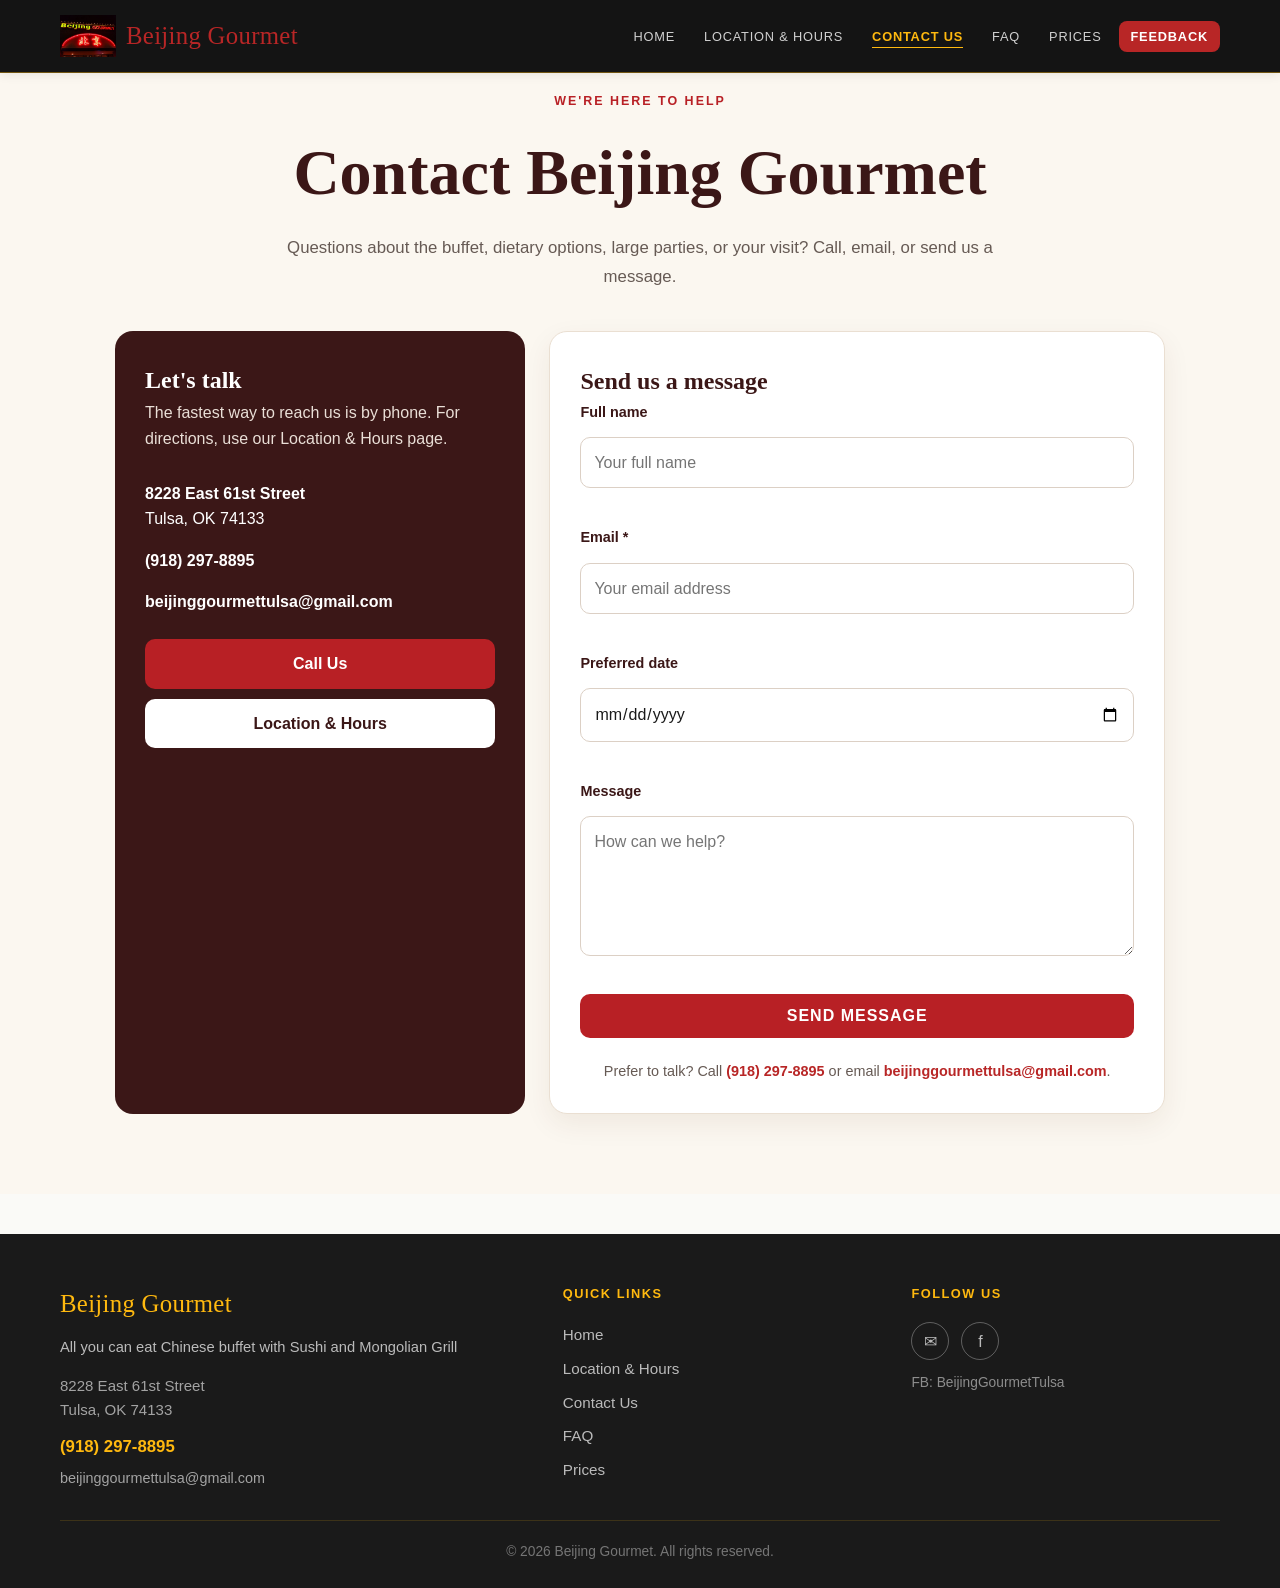
==== commit cff9a0c1: "Auto-sync 2026-09-21 02:00" ====
--- a/contact.html
+++ b/contact.html
@@ -12,5 +12,5 @@
 <section class="contact-hero"><div class="contact-kicker">We're here to help</div><h1>Contact Beijing Gourmet</h1><p>Questions about the buffet, dietary options, large parties, or your visit? Call, email, or send us a message.</p></section>
 <section class="contact-grid">
 <aside class="contact-card"><h2>Let's talk</h2><p>The fastest way to reach us is by phone. For directions, use our Location &amp; Hours page.</p><div class="address"><strong>8228 East 61st Street</strong><br>Tulsa, OK 74133</div><a class="contact-detail" href="tel:9182978895">(918) 297-8895</a><a class="contact-detail" href="mailto:beijinggourmettulsa@gmail.com">beijinggourmettulsa@gmail.com</a><div class="contact-actions"><a href="tel:9182978895">Call Us</a><a class="alt" href="location.html">Location &amp; Hours</a></div></aside>
-<section class="form-card"><h2>Send us a message</h2><form class="contact-form" id="contactForm" novalidate><input type="hidden" name="access_key" value="1d2d82f9-bddd-4ef1-aaf8-10f563cdfb85"><input type="hidden" name="subject" value="New message from the Beijing Gourmet website"><input type="hidden" name="from_name" value="Beijing Gourmet website"><input type="checkbox" name="botcheck" class="honeypot" tabindex="-1" autocomplete="off"><div class="form-group"><label for="contact-name">Full name</label><input type="text" id="contact-name" name="name" placeholder="Your full name" autocomplete="name"></div><div class="form-group"><label for="contact-email">Email *</label><input type="email" id="contact-email" name="email" placeholder="Your email address" required autocomplete="email"></div><div class="form-group"><label for="contact-message">Message</label><textarea id="contact-message" name="message" placeholder="How can we help?"></textarea></div><p class="form-status" id="formStatus" role="status" aria-live="polite"></p><button type="submit" class="btn-submit">Send Message</button></form><p class="form-alt">Prefer to talk? Call <a href="tel:9182978895">(918) 297-8895</a> or email <a href="mailto:beijinggourmettulsa@gmail.com">beijinggourmettulsa@gmail.com</a>.</p></section>
+<section class="form-card"><h2>Send us a message</h2><form class="contact-form" id="contactForm" novalidate><input type="hidden" name="access_key" value="1d2d82f9-bddd-4ef1-aaf8-10f563cdfb85"><input type="hidden" name="subject" value="New message from the Beijing Gourmet website"><input type="hidden" name="from_name" value="Beijing Gourmet website"><input type="checkbox" name="botcheck" class="honeypot" tabindex="-1" autocomplete="off"><div class="form-group"><label for="contact-name">Full name</label><input type="text" id="contact-name" name="name" placeholder="Your full name" autocomplete="name"></div><div class="form-group"><label for="contact-email">Email *</label><input type="email" id="contact-email" name="email" placeholder="Your email address" required autocomplete="email"></div><div class="form-group"><label for="contact-date">Preferred date</label><input type="date" id="contact-date" name="date"></div><div class="form-group"><label for="contact-message">Message</label><textarea id="contact-message" name="message" placeholder="How can we help?"></textarea></div><p class="form-status" id="formStatus" role="status" aria-live="polite"></p><button type="submit" class="btn-submit">Send Message</button></form><p class="form-alt">Prefer to talk? Call <a href="tel:9182978895">(918) 297-8895</a> or email <a href="mailto:beijinggourmettulsa@gmail.com">beijinggourmettulsa@gmail.com</a>.</p></section>
 </section></div></main><footer class="footer"><div class="container"><div class="footer-content"><div class="footer-brand"><a href="index.html" class="footer-logo">Beijing Gourmet</a><p class="footer-tagline">All you can eat Chinese buffet with Sushi and Mongolian Grill</p><p class="footer-address">8228 East 61st Street<br>Tulsa, OK 74133</p><a href="tel:9182978895" class="footer-phone">(918) 297-8895</a><a href="mailto:beijinggourmettulsa@gmail.com" class="footer-email">beijinggourmettulsa@gmail.com</a></div><div class="footer-links"><h4 class="footer-links-title">Quick Links</h4><ul><li><a href="index.html">Home</a></li><li><a href="location.html">Location &amp; Hours</a></li><li><a href="contact.html">Contact Us</a></li><li><a href="faq.html">FAQ</a></li><li><a href="prices.html">Prices</a></li></ul></div><div class="footer-social"><h4 class="footer-social-title">Follow Us</h4><div class="social-links"><a href="mailto:beijinggourmettulsa@gmail.com" class="social-link social-email" aria-label="Email">✉</a><a href="https://www.facebook.com/BeijingGourmetTulsa" target="_blank" rel="noopener" class="social-link social-facebook" aria-label="Facebook">f</a></div><p class="footer-social-note">FB: BeijingGourmetTulsa</p></div></div><div class="footer-bottom"><p>&copy; 2026 Beijing Gourmet. All rights reserved.</p></div></div></footer><script src="script.js"></script></body></html>
